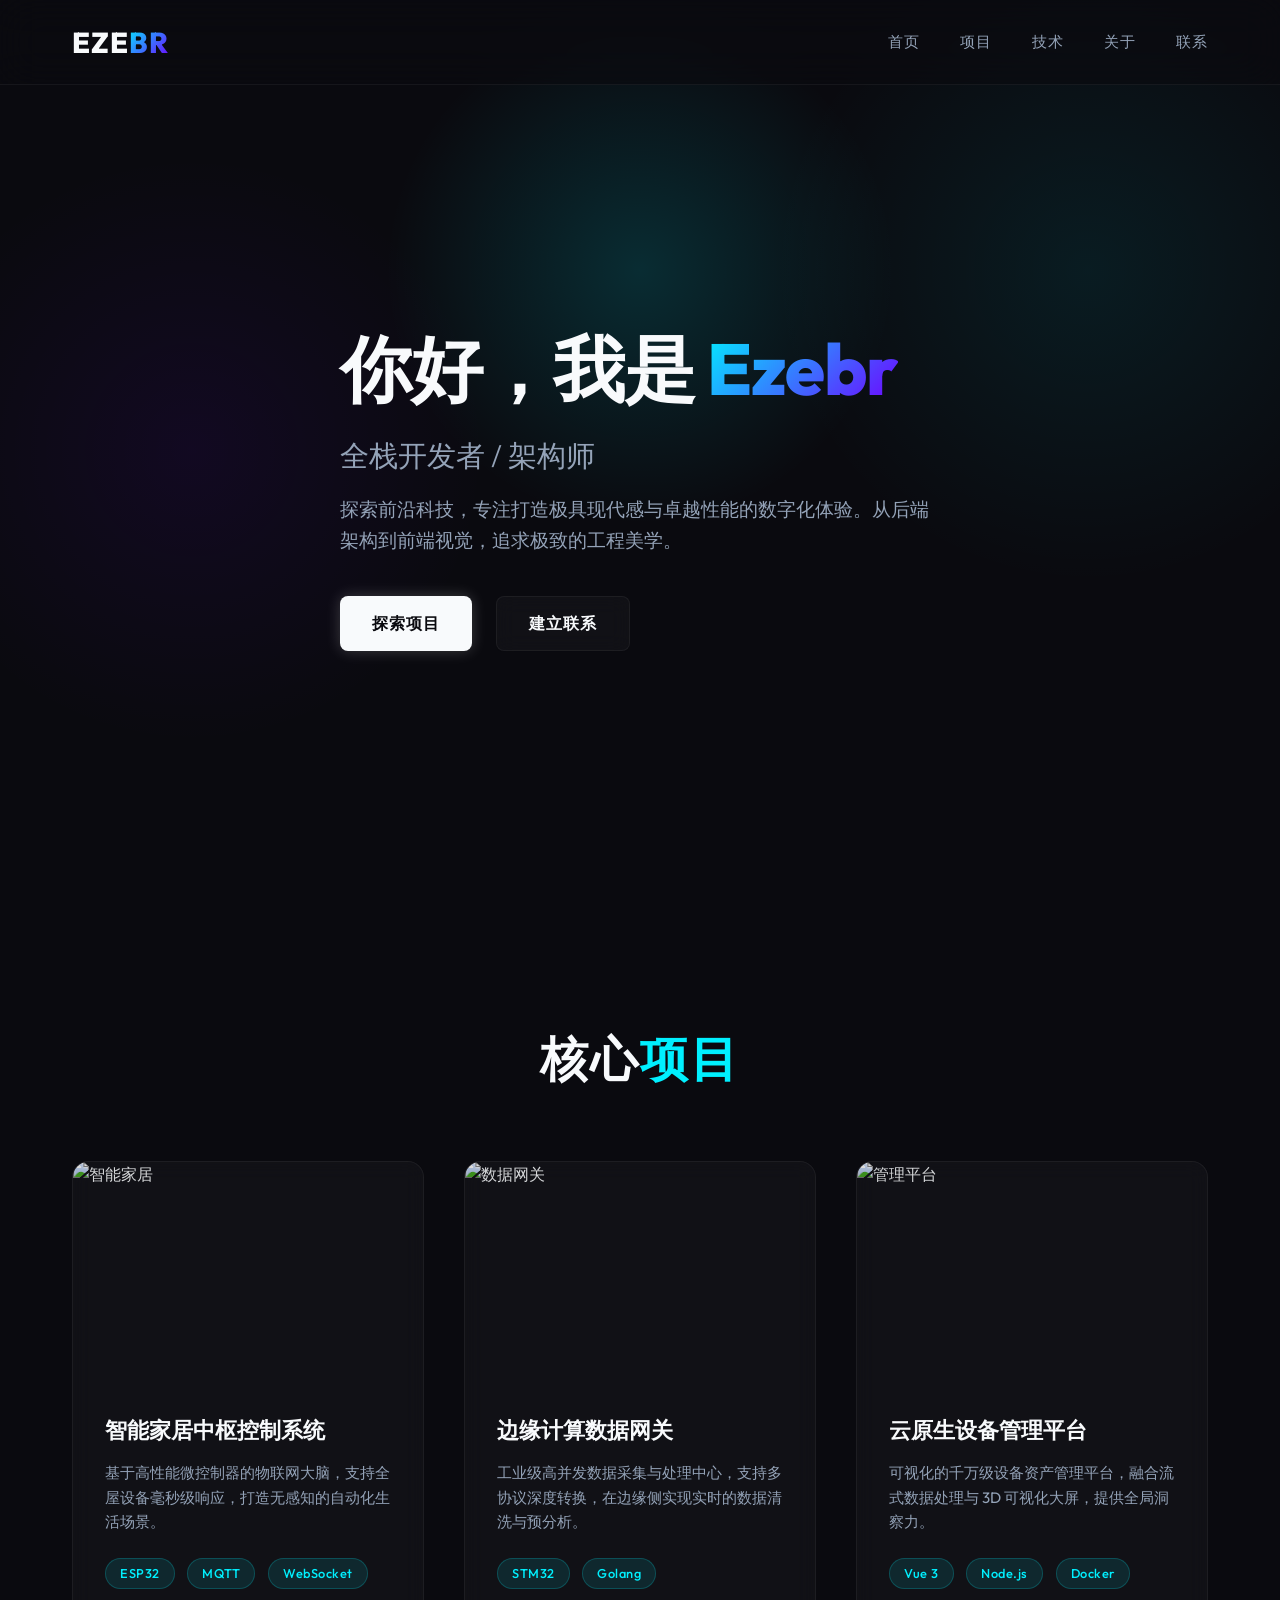
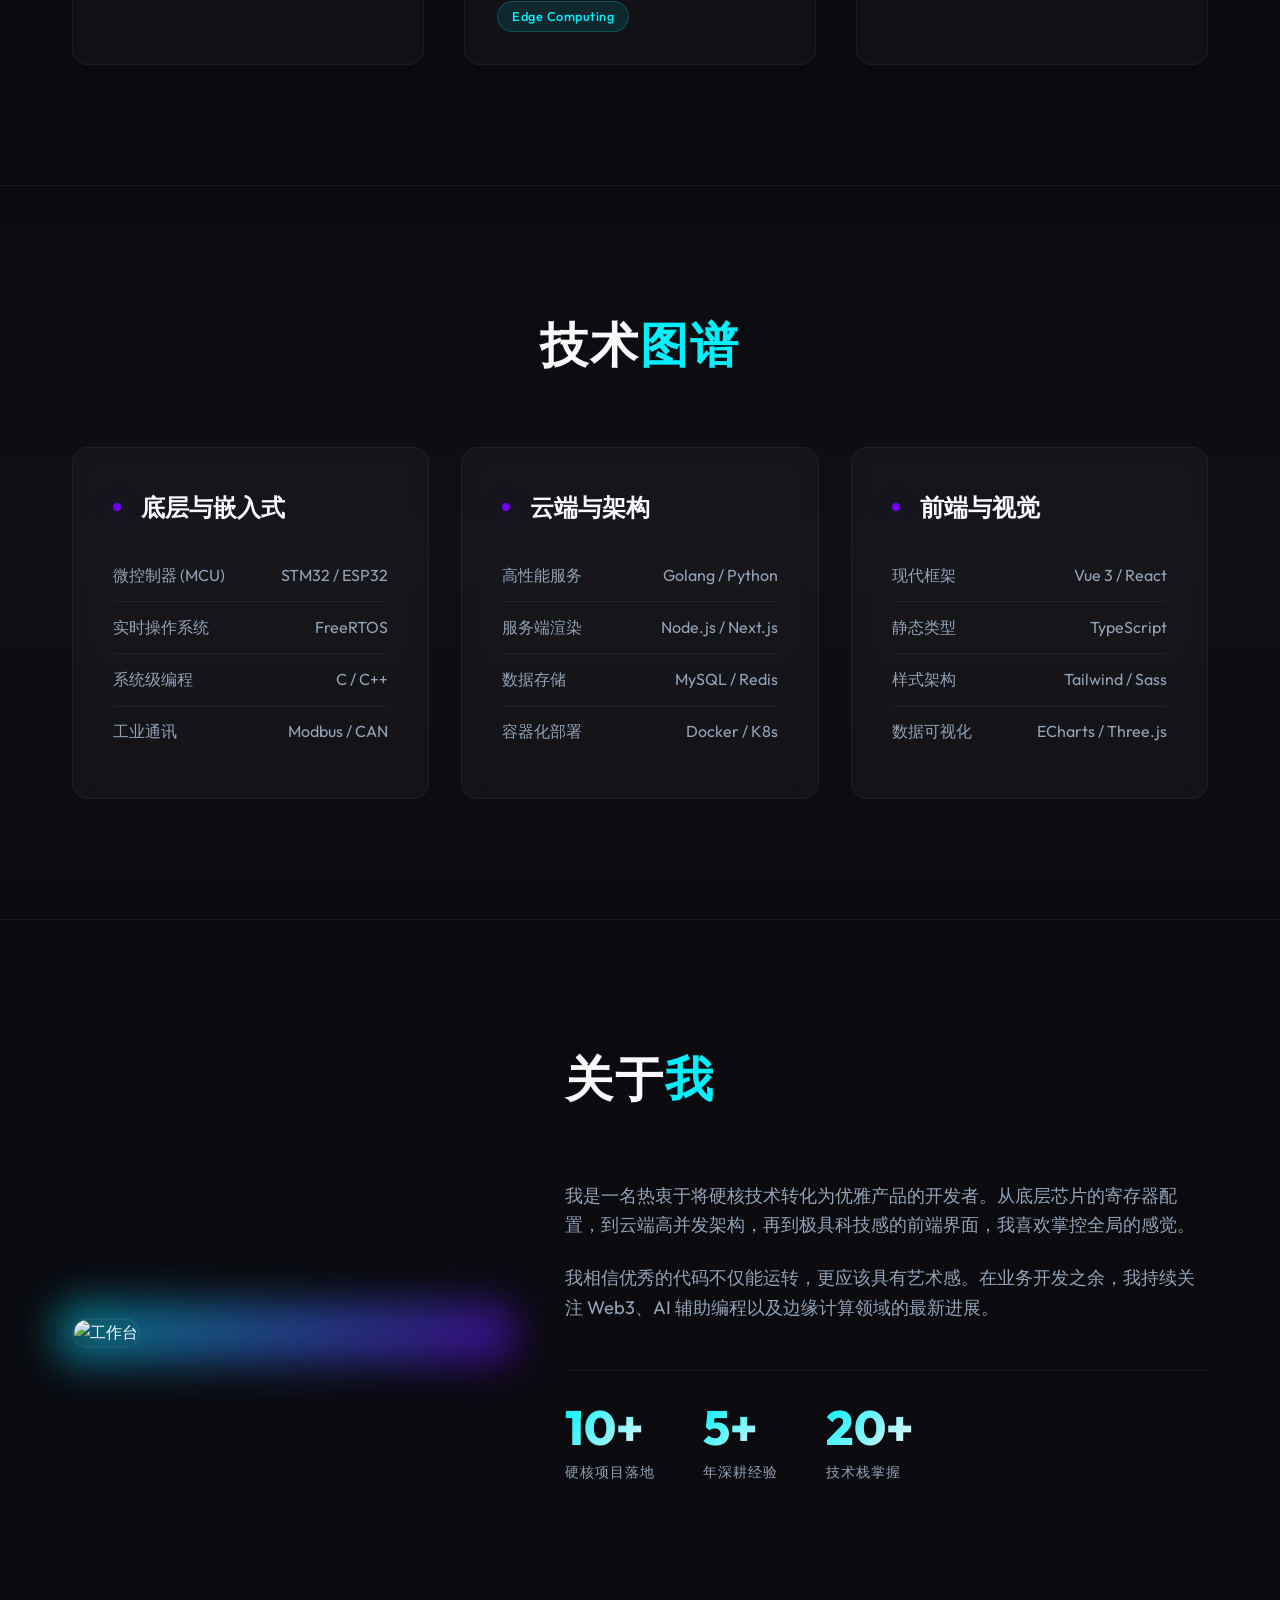
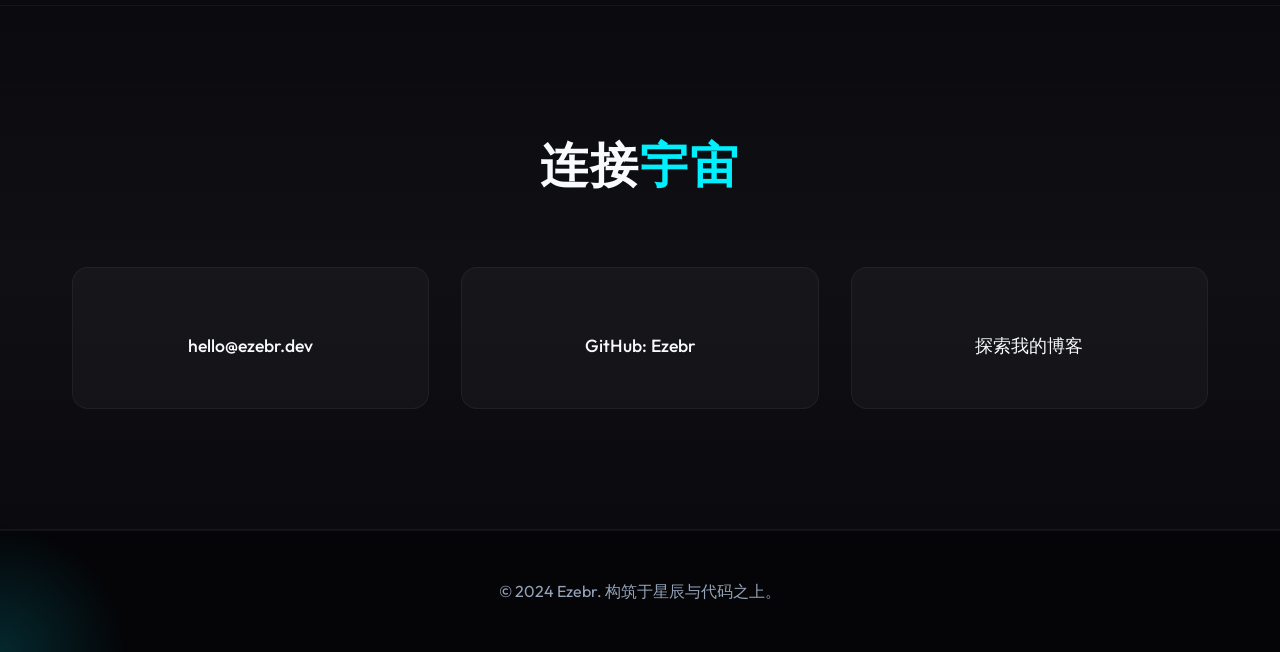
==== index.html @ efd73421 "Update files" ====
<!DOCTYPE html>
<html lang="zh-CN">
<head>
    <meta charset="UTF-8">
    <meta name="viewport" content="width=device-width, initial-scale=1.0">
    <title>Ezebr | 高级开发者作品集</title>
    <link rel="stylesheet" href="css/style.css">
    <!-- 引入 Phosphor Icons -->
    <script src="https://unpkg.com/@phosphor-icons/web"></script>
</head>
<body>
    <nav class="navbar">
        <div class="container">
            <a href="#" class="logo">EZE<span>BR</span></a>
            <ul class="nav-links">
                <li><a href="#home">首页</a></li>
                <li><a href="#projects">项目</a></li>
                <li><a href="#skills">技术</a></li>
                <li><a href="#about">关于</a></li>
                <li><a href="#contact">联系</a></li>
            </ul>
            <button class="hamburger" aria-label="菜单">
                <span></span>
                <span></span>
                <span></span>
            </button>
        </div>
    </nav>

    <section id="home" class="hero">
        <div class="container">
            <div class="hero-content">
                <h1>你好，我是 <span class="highlight">Ezebr</span></h1>
                <p class="subtitle">全栈开发者 / 架构师</p>
                <p class="description">探索前沿科技，专注打造极具现代感与卓越性能的数字化体验。从后端架构到前端视觉，追求极致的工程美学。</p>
                <div class="hero-buttons">
                    <a href="#projects" class="btn btn-primary"><i class="ph ph-rocket-launch"></i> 探索项目</a>
                    <a href="#contact" class="btn btn-outline"><i class="ph ph-paper-plane-tilt"></i> 建立联系</a>
                </div>
            </div>
        </div>
    </section>

    <section id="projects" class="section">
        <div class="container">
            <h2 class="section-title">核心<span>项目</span></h2>
            <div class="projects-grid">
                <!-- 项目卡片 1 -->
                <div class="project-card">
                    <div class="project-image">
                        <img src="https://images.unsplash.com/photo-1518770660439-4636190af475?ixlib=rb-4.0.3&auto=format&fit=crop&w=800&q=80" alt="智能家居">
                        <div class="project-overlay">
                            <a href="project-1.html" class="btn btn-small">查看深度解析</a>
                        </div>
                    </div>
                    <div class="project-info">
                        <h3>智能家居中枢控制系统</h3>
                        <p>基于高性能微控制器的物联网大脑，支持全屋设备毫秒级响应，打造无感知的自动化生活场景。</p>
                        <div class="project-tags">
                            <span>ESP32</span>
                            <span>MQTT</span>
                            <span>WebSocket</span>
                        </div>
                    </div>
                </div>

                <!-- 项目卡片 2 -->
                <div class="project-card">
                    <div class="project-image">
                        <img src="https://images.unsplash.com/photo-1558494949-ef010cbdcc31?ixlib=rb-4.0.3&auto=format&fit=crop&w=800&q=80" alt="数据网关">
                        <div class="project-overlay">
                            <a href="project-2.html" class="btn btn-small">查看深度解析</a>
                        </div>
                    </div>
                    <div class="project-info">
                        <h3>边缘计算数据网关</h3>
                        <p>工业级高并发数据采集与处理中心，支持多协议深度转换，在边缘侧实现实时的数据清洗与预分析。</p>
                        <div class="project-tags">
                            <span>STM32</span>
                            <span>Golang</span>
                            <span>Edge Computing</span>
                        </div>
                    </div>
                </div>

                <!-- 项目卡片 3 -->
                <div class="project-card">
                    <div class="project-image">
                        <img src="https://images.unsplash.com/photo-1551288049-bebda4e38f71?ixlib=rb-4.0.3&auto=format&fit=crop&w=800&q=80" alt="管理平台">
                        <div class="project-overlay">
                            <a href="project-3.html" class="btn btn-small">查看深度解析</a>
                        </div>
                    </div>
                    <div class="project-info">
                        <h3>云原生设备管理平台</h3>
                        <p>可视化的千万级设备资产管理平台，融合流式数据处理与 3D 可视化大屏，提供全局洞察力。</p>
                        <div class="project-tags">
                            <span>Vue 3</span>
                            <span>Node.js</span>
                            <span>Docker</span>
                        </div>
                    </div>
                </div>
            </div>
        </div>
    </section>

    <section id="skills" class="section section-alt">
        <div class="container">
            <h2 class="section-title">技术<span>图谱</span></h2>
            <div class="skills-grid">
                <div class="skill-category">
                    <h3><i class="ph ph-cpu"></i> 底层与嵌入式</h3>
                    <ul>
                        <li><span>微控制器 (MCU)</span> <span>STM32 / ESP32</span></li>
                        <li><span>实时操作系统</span> <span>FreeRTOS</span></li>
                        <li><span>系统级编程</span> <span>C / C++</span></li>
                        <li><span>工业通讯</span> <span>Modbus / CAN</span></li>
                    </ul>
                </div>
                <div class="skill-category">
                    <h3><i class="ph ph-hard-drives"></i> 云端与架构</h3>
                    <ul>
                        <li><span>高性能服务</span> <span>Golang / Python</span></li>
                        <li><span>服务端渲染</span> <span>Node.js / Next.js</span></li>
                        <li><span>数据存储</span> <span>MySQL / Redis</span></li>
                        <li><span>容器化部署</span> <span>Docker / K8s</span></li>
                    </ul>
                </div>
                <div class="skill-category">
                    <h3><i class="ph ph-browsers"></i> 前端与视觉</h3>
                    <ul>
                        <li><span>现代框架</span> <span>Vue 3 / React</span></li>
                        <li><span>静态类型</span> <span>TypeScript</span></li>
                        <li><span>样式架构</span> <span>Tailwind / Sass</span></li>
                        <li><span>数据可视化</span> <span>ECharts / Three.js</span></li>
                    </ul>
                </div>
            </div>
        </div>
    </section>

    <section id="about" class="section">
        <div class="container">
            <h2 class="section-title">关于<span>我</span></h2>
            <div class="about-content">
                <div class="about-image">
                    <img src="https://images.unsplash.com/photo-1537432376769-00f5c2f4c8d2?ixlib=rb-4.0.3&auto=format&fit=crop&w=800&q=80" alt="工作台">
                </div>
                <div class="about-text">
                    <p>我是一名热衷于将硬核技术转化为优雅产品的开发者。从底层芯片的寄存器配置，到云端高并发架构，再到极具科技感的前端界面，我喜欢掌控全局的感觉。</p>
                    <p>我相信优秀的代码不仅能运转，更应该具有艺术感。在业务开发之余，我持续关注 Web3、AI 辅助编程以及边缘计算领域的最新进展。</p>
                    <div class="about-stats">
                        <div class="stat">
                            <span class="stat-number">10+</span>
                            <span class="stat-label">硬核项目落地</span>
                        </div>
                        <div class="stat">
                            <span class="stat-number">5+</span>
                            <span class="stat-label">年深耕经验</span>
                        </div>
                        <div class="stat">
                            <span class="stat-number">20+</span>
                            <span class="stat-label">技术栈掌握</span>
                        </div>
                    </div>
                </div>
            </div>
        </div>
    </section>

    <section id="contact" class="section section-alt">
        <div class="container">
            <h2 class="section-title">连接<span>宇宙</span></h2>
            <div class="contact-links">
                <a href="mailto:hello@ezebr.dev" class="contact-item">
                    <i class="ph ph-envelope-simple-open" style="font-size: 48px; color: var(--primary);"></i>
                    <span>hello@ezebr.dev</span>
                </a>
                <a href="https://github.com/Ezebr" class="contact-item" target="_blank">
                    <i class="ph ph-github-logo" style="font-size: 48px; color: var(--primary);"></i>
                    <span>GitHub: Ezebr</span>
                </a>
                <a href="#" class="contact-item">
                    <i class="ph ph-planet" style="font-size: 48px; color: var(--primary);"></i>
                    <span>探索我的博客</span>
                </a>
            </div>
        </div>
    </section>

    <footer class="footer">
        <div class="container">
            <p>&copy; 2024 Ezebr. 构筑于星辰与代码之上。</p>
        </div>
    </footer>

    <script src="js/main.js"></script>
</body>
</html>
---- css/style.css ----
@import url('https://fonts.googleapis.com/css2?family=Outfit:wght@300;400;500;600;700;800&display=swap');

/* Reset & Variables */
* {
    margin: 0;
    padding: 0;
    box-sizing: border-box;
}

:root {
    --bg-dark: #0a0a0f;
    --bg-card: rgba(255, 255, 255, 0.03);
    --bg-card-hover: rgba(255, 255, 255, 0.08);
    --primary: #00f0ff;
    --secondary: #7000ff;
    --accent: #ff003c;
    --text-main: #f8fafc;
    --text-muted: #94a3b8;
    --border-glass: rgba(255, 255, 255, 0.05);
    --glow-primary: 0 0 20px rgba(0, 240, 255, 0.4);
    --glow-secondary: 0 0 20px rgba(112, 0, 255, 0.4);
}

html {
    scroll-behavior: smooth;
    background-color: var(--bg-dark);
}

body {
    font-family: 'Outfit', sans-serif;
    color: var(--text-main);
    line-height: 1.6;
    background-image: 
        radial-gradient(circle at 15% 50%, rgba(112, 0, 255, 0.08), transparent 25%),
        radial-gradient(circle at 85% 30%, rgba(0, 240, 255, 0.08), transparent 25%);
    background-attachment: fixed;
    overflow-x: hidden;
}

.container {
    max-width: 1200px;
    margin: 0 auto;
    padding: 0 2rem;
    position: relative;
    z-index: 2;
}

/* Glassmorphism Navbar */
.navbar {
    position: fixed;
    top: 0;
    left: 0;
    right: 0;
    background: rgba(10, 10, 15, 0.6);
    backdrop-filter: blur(20px);
    -webkit-backdrop-filter: blur(20px);
    border-bottom: 1px solid var(--border-glass);
    z-index: 1000;
    padding: 1.2rem 0;
    transition: all 0.3s ease;
}

.navbar.scrolled {
    padding: 0.8rem 0;
    background: rgba(10, 10, 15, 0.85);
}

.navbar .container {
    display: flex;
    justify-content: space-between;
    align-items: center;
}

.logo {
    font-size: 1.8rem;
    font-weight: 800;
    color: var(--text-main);
    text-decoration: none;
    letter-spacing: 1px;
    position: relative;
}

.logo span {
    background: linear-gradient(135deg, var(--primary), var(--secondary));
    -webkit-background-clip: text;
    -webkit-text-fill-color: transparent;
}

.nav-links {
    display: flex;
    gap: 2.5rem;
    list-style: none;
}

.nav-links a {
    text-decoration: none;
    color: var(--text-muted);
    font-weight: 500;
    font-size: 0.95rem;
    text-transform: uppercase;
    letter-spacing: 1px;
    transition: color 0.3s;
    position: relative;
}

.nav-links a::after {
    content: '';
    position: absolute;
    width: 0;
    height: 2px;
    bottom: -4px;
    left: 0;
    background: var(--primary);
    transition: width 0.3s;
    box-shadow: var(--glow-primary);
}

.nav-links a:hover {
    color: var(--text-main);
}

.nav-links a:hover::after {
    width: 100%;
}

/* Mobile Menu */
.hamburger {
    display: none;
    flex-direction: column;
    gap: 6px;
    background: none;
    border: none;
    cursor: pointer;
    z-index: 1001;
}

.hamburger span {
    display: block;
    width: 30px;
    height: 2px;
    background: var(--text-main);
    transition: 0.3s;
}

/* Hero Section */
.hero {
    min-height: 100vh;
    display: flex;
    align-items: center;
    padding-top: 80px;
    position: relative;
}

.hero::before {
    content: '';
    position: absolute;
    top: 30%;
    left: 50%;
    transform: translate(-50%, -50%);
    width: 600px;
    height: 600px;
    background: radial-gradient(circle, rgba(0, 240, 255, 0.15) 0%, transparent 60%);
    z-index: 0;
    pointer-events: none;
}

.hero-content {
    max-width: 800px;
    position: relative;
    z-index: 1;
}

.hero h1 {
    font-size: 4.5rem;
    font-weight: 800;
    line-height: 1.1;
    margin-bottom: 1.5rem;
    letter-spacing: -1px;
}

.hero h1 .highlight {
    background: linear-gradient(135deg, var(--primary), var(--secondary));
    -webkit-background-clip: text;
    -webkit-text-fill-color: transparent;
    display: inline-block;
}

.subtitle {
    font-size: 1.8rem;
    color: var(--text-muted);
    font-weight: 300;
    margin-bottom: 1rem;
}

.description {
    font-size: 1.2rem;
    color: var(--text-muted);
    margin-bottom: 2.5rem;
    max-width: 600px;
}

/* Buttons */
.hero-buttons {
    display: flex;
    gap: 1.5rem;
}

.btn {
    display: inline-flex;
    align-items: center;
    justify-content: center;
    padding: 14px 32px;
    border-radius: 8px;
    font-weight: 600;
    text-transform: uppercase;
    letter-spacing: 1px;
    text-decoration: none;
    transition: all 0.3s cubic-bezier(0.4, 0, 0.2, 1);
    position: relative;
    overflow: hidden;
}

.btn-primary {
    background: var(--text-main);
    color: var(--bg-dark);
    box-shadow: 0 0 15px rgba(255, 255, 255, 0.2);
}

.btn-primary:hover {
    transform: translateY(-3px);
    box-shadow: 0 0 25px rgba(255, 255, 255, 0.4);
}

.btn-outline {
    border: 1px solid var(--border-glass);
    color: var(--text-main);
    background: var(--bg-card);
    backdrop-filter: blur(10px);
}

.btn-outline:hover {
    border-color: var(--primary);
    color: var(--primary);
    box-shadow: var(--glow-primary);
    transform: translateY(-3px);
}

/* Sections */
.section {
    padding: 120px 0;
    position: relative;
}

.section-alt {
    background: linear-gradient(to bottom, transparent, rgba(255, 255, 255, 0.02), transparent);
    border-top: 1px solid var(--border-glass);
    border-bottom: 1px solid var(--border-glass);
}

.section-title {
    font-size: 3rem;
    font-weight: 800;
    text-align: center;
    margin-bottom: 4rem;
    text-transform: uppercase;
    letter-spacing: 2px;
}

.section-title span {
    color: var(--primary);
}

/* Projects Grid */
.projects-grid {
    display: grid;
    grid-template-columns: repeat(auto-fit, minmax(350px, 1fr));
    gap: 2.5rem;
}

.project-card {
    background: var(--bg-card);
    border: 1px solid var(--border-glass);
    border-radius: 16px;
    overflow: hidden;
    backdrop-filter: blur(10px);
    transition: all 0.4s cubic-bezier(0.175, 0.885, 0.32, 1.275);
    position: relative;
}

.project-card::before {
    content: '';
    position: absolute;
    top: 0;
    left: 0;
    width: 100%;
    height: 100%;
    background: linear-gradient(135deg, rgba(255,255,255,0.1), transparent);
    opacity: 0;
    transition: opacity 0.4s;
    pointer-events: none;
}

.project-card:hover {
    transform: translateY(-10px);
    border-color: rgba(255, 255, 255, 0.2);
    box-shadow: 0 20px 40px rgba(0, 0, 0, 0.5);
}

.project-card:hover::before {
    opacity: 1;
}

.project-image {
    position: relative;
    overflow: hidden;
    aspect-ratio: 16/10;
}

.project-image img {
    width: 100%;
    height: 100%;
    object-fit: cover;
    transition: transform 0.6s ease;
    filter: brightness(0.8) contrast(1.2);
}

.project-card:hover .project-image img {
    transform: scale(1.1);
    filter: brightness(1) contrast(1.2);
}

.project-overlay {
    position: absolute;
    inset: 0;
    background: rgba(10, 10, 15, 0.8);
    backdrop-filter: blur(5px);
    display: flex;
    align-items: center;
    justify-content: center;
    opacity: 0;
    transition: all 0.4s;
}

.project-card:hover .project-overlay {
    opacity: 1;
}

.btn-small {
    padding: 10px 24px;
    font-size: 0.9rem;
    background: transparent;
    color: var(--primary);
    border: 1px solid var(--primary);
    border-radius: 30px;
    text-transform: uppercase;
    font-weight: 600;
    letter-spacing: 1px;
}

.btn-small:hover {
    background: var(--primary);
    color: var(--bg-dark);
    box-shadow: var(--glow-primary);
}

.project-info {
    padding: 2rem;
}

.project-info h3 {
    font-size: 1.4rem;
    margin-bottom: 0.8rem;
    font-weight: 700;
}

.project-info p {
    color: var(--text-muted);
    font-size: 0.95rem;
    margin-bottom: 1.5rem;
}

.project-tags {
    display: flex;
    flex-wrap: wrap;
    gap: 0.8rem;
}

.project-tags span {
    padding: 4px 14px;
    background: rgba(0, 240, 255, 0.1);
    color: var(--primary);
    border: 1px solid rgba(0, 240, 255, 0.2);
    border-radius: 20px;
    font-size: 0.8rem;
    font-weight: 500;
    letter-spacing: 0.5px;
}

/* Skills */
.skills-grid {
    display: grid;
    grid-template-columns: repeat(auto-fit, minmax(300px, 1fr));
    gap: 2rem;
}

.skill-category {
    background: var(--bg-card);
    border: 1px solid var(--border-glass);
    padding: 2.5rem;
    border-radius: 16px;
    backdrop-filter: blur(10px);
    transition: transform 0.3s, border-color 0.3s;
}

.skill-category:hover {
    transform: translateY(-5px);
    border-color: var(--secondary);
    box-shadow: var(--glow-secondary);
}

.skill-category h3 {
    font-size: 1.5rem;
    margin-bottom: 1.5rem;
    color: var(--text-main);
    display: flex;
    align-items: center;
    gap: 10px;
}

.skill-category h3::before {
    content: '';
    display: block;
    width: 8px;
    height: 8px;
    background: var(--secondary);
    border-radius: 50%;
    box-shadow: var(--glow-secondary);
}

.skill-category ul {
    list-style: none;
}

.skill-category li {
    padding: 0.8rem 0;
    border-bottom: 1px solid rgba(255, 255, 255, 0.05);
    color: var(--text-muted);
    display: flex;
    justify-content: space-between;
}

.skill-category li:last-child {
    border-bottom: none;
}

/* About */
.about-content {
    display: grid;
    grid-template-columns: 1fr 1.5fr;
    gap: 4rem;
    align-items: center;
}

.about-image {
    position: relative;
}

.about-image::before {
    content: '';
    position: absolute;
    inset: -15px;
    background: linear-gradient(135deg, var(--primary), var(--secondary));
    border-radius: 20px;
    z-index: -1;
    filter: blur(20px);
    opacity: 0.5;
}

.about-image img {
    width: 100%;
    border-radius: 16px;
    border: 2px solid var(--border-glass);
}

.about-text p {
    margin-bottom: 1.5rem;
    color: var(--text-muted);
    font-size: 1.15rem;
}

.about-stats {
    display: flex;
    gap: 3rem;
    margin-top: 3rem;
    padding-top: 2rem;
    border-top: 1px solid var(--border-glass);
}

.stat-number {
    display: block;
    font-size: 3rem;
    font-weight: 800;
    background: linear-gradient(135deg, var(--primary), var(--text-main));
    -webkit-background-clip: text;
    -webkit-text-fill-color: transparent;
    line-height: 1;
    margin-bottom: 0.5rem;
}

.stat-label {
    font-size: 0.9rem;
    color: var(--text-muted);
    text-transform: uppercase;
    letter-spacing: 1px;
}

/* Contact */
.contact-links {
    display: grid;
    grid-template-columns: repeat(auto-fit, minmax(250px, 1fr));
    gap: 2rem;
}

.contact-item {
    display: flex;
    flex-direction: column;
    align-items: center;
    gap: 1rem;
    padding: 3rem 2rem;
    background: var(--bg-card);
    border: 1px solid var(--border-glass);
    border-radius: 16px;
    text-decoration: none;
    color: var(--text-main);
    transition: all 0.3s;
    text-align: center;
}

.contact-item svg {
    width: 48px;
    height: 48px;
    color: var(--primary);
    margin-bottom: 1rem;
    transition: transform 0.3s;
}

.contact-item:hover {
    background: rgba(255, 255, 255, 0.05);
    border-color: var(--primary);
    box-shadow: var(--glow-primary);
    transform: translateY(-5px);
}

.contact-item:hover svg {
    transform: scale(1.1);
}

.contact-item span {
    font-size: 1.1rem;
    font-weight: 500;
}

/* Footer */
.footer {
    background: #050508;
    color: var(--text-muted);
    text-align: center;
    padding: 3rem 0;
    border-top: 1px solid var(--border-glass);
}

/* Glow Mouse Effect */
.mouse-glow {
    position: fixed;
    width: 300px;
    height: 300px;
    background: radial-gradient(circle, rgba(0, 240, 255, 0.15) 0%, transparent 60%);
    border-radius: 50%;
    pointer-events: none;
    transform: translate(-50%, -50%);
    z-index: 9999;
    transition: left 0.1s ease-out, top 0.1s ease-out;
}

/* Responsive */
@media (max-width: 992px) {
    .hero h1 { font-size: 3.5rem; }
    .about-content { grid-template-columns: 1fr; }
    .about-image { max-width: 500px; margin: 0 auto 3rem; }
}

@media (max-width: 768px) {
    .nav-links {
        position: fixed;
        top: 0;
        right: -100%;
        height: 100vh;
        width: 100%;
        background: rgba(10, 10, 15, 0.95);
        backdrop-filter: blur(20px);
        flex-direction: column;
        justify-content: center;
        align-items: center;
        transition: right 0.4s ease;
    }

    .nav-links.active {
        right: 0;
    }

    .hamburger {
        display: flex;
    }

    .hamburger.active span:nth-child(1) { transform: translateY(8px) rotate(45deg); }
    .hamburger.active span:nth-child(2) { opacity: 0; }
    .hamburger.active span:nth-child(3) { transform: translateY(-8px) rotate(-45deg); }

    .hero h1 { font-size: 2.8rem; }
    .section-title { font-size: 2.2rem; }
    .about-stats { flex-direction: column; align-items: center; gap: 2rem; }
}
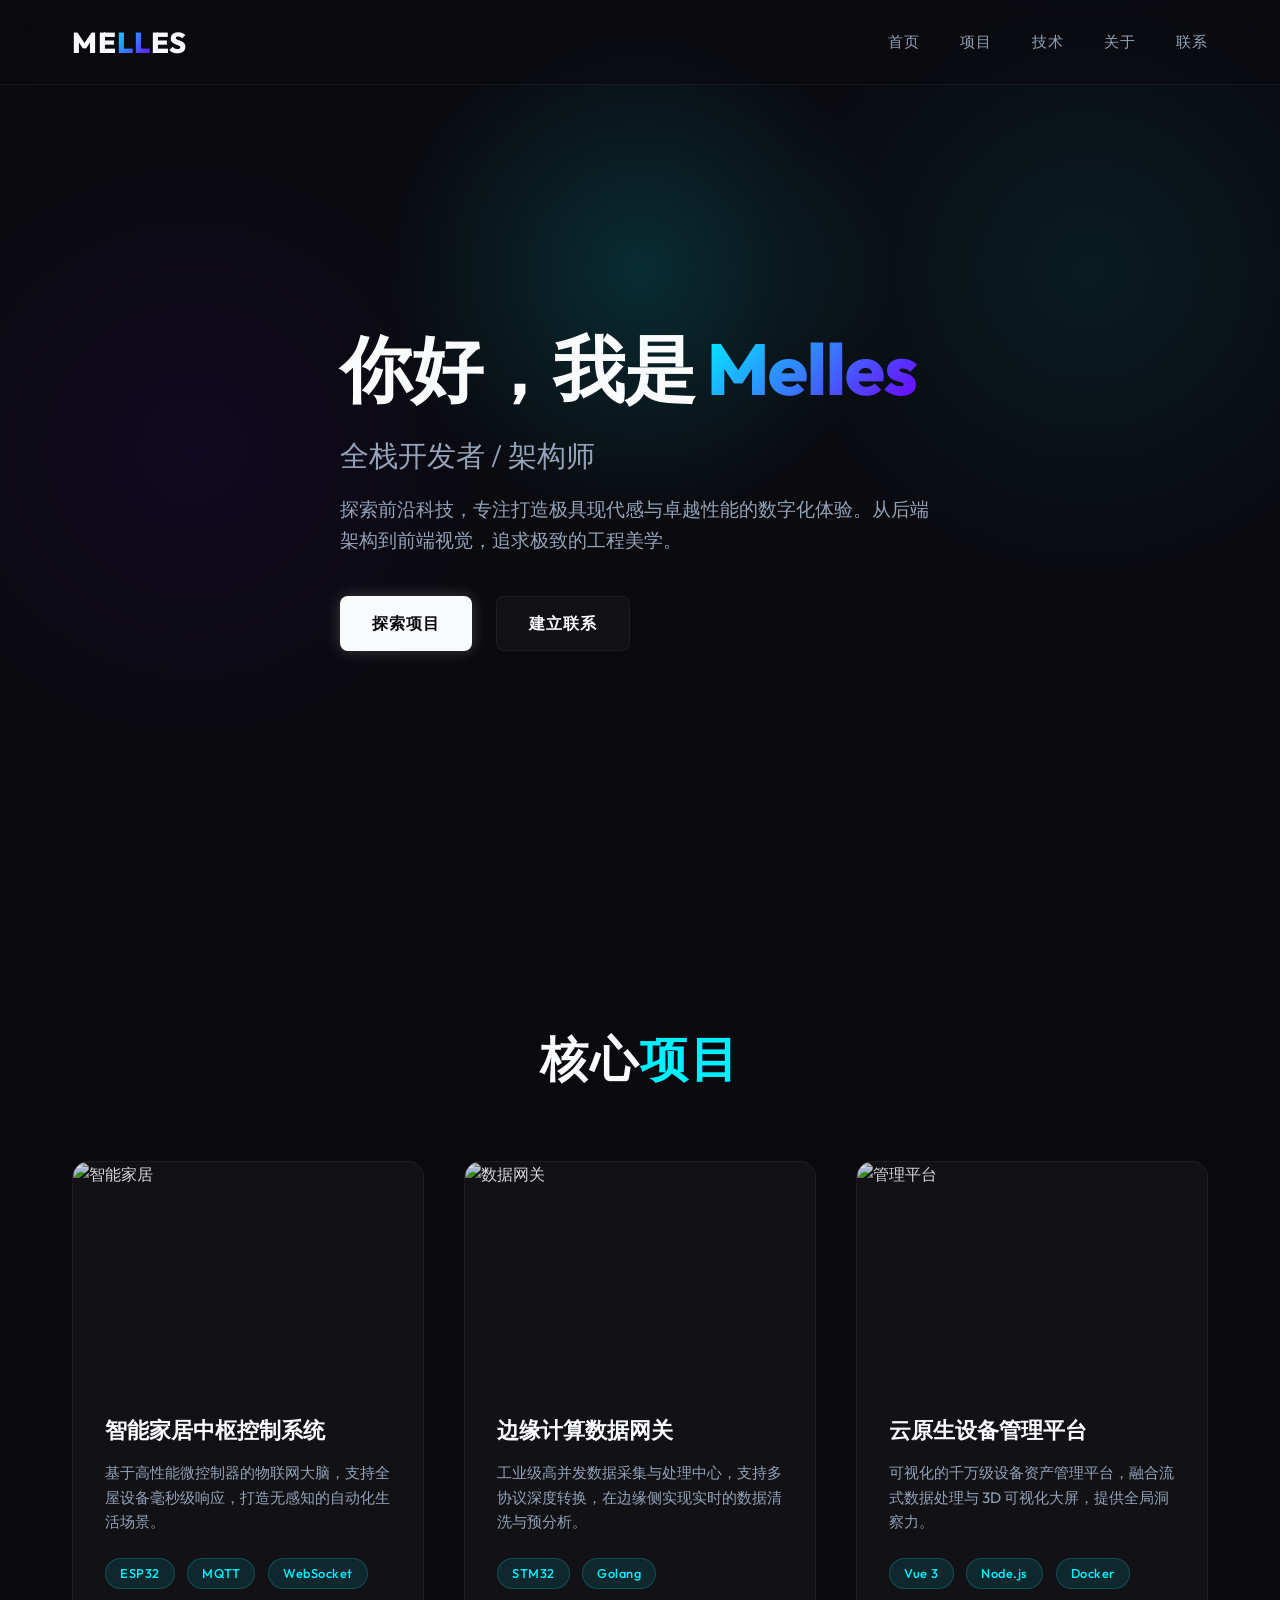
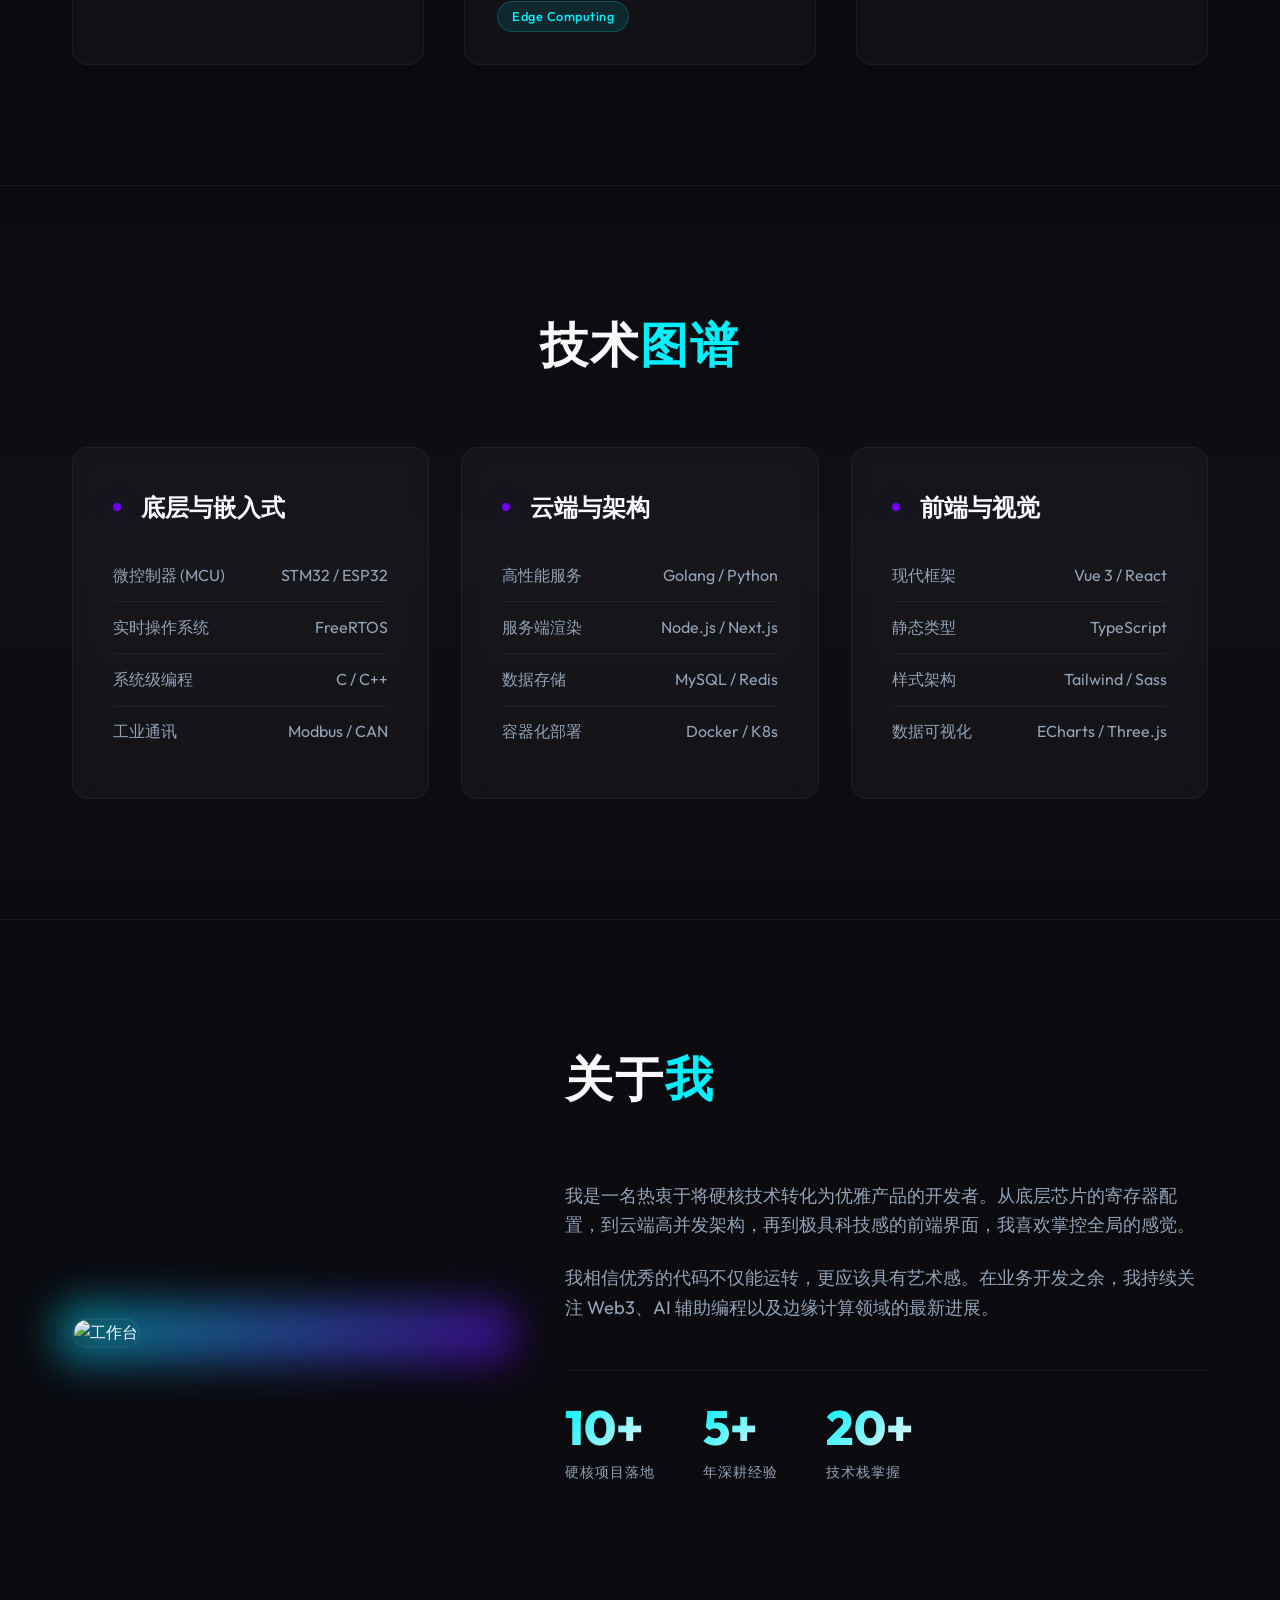
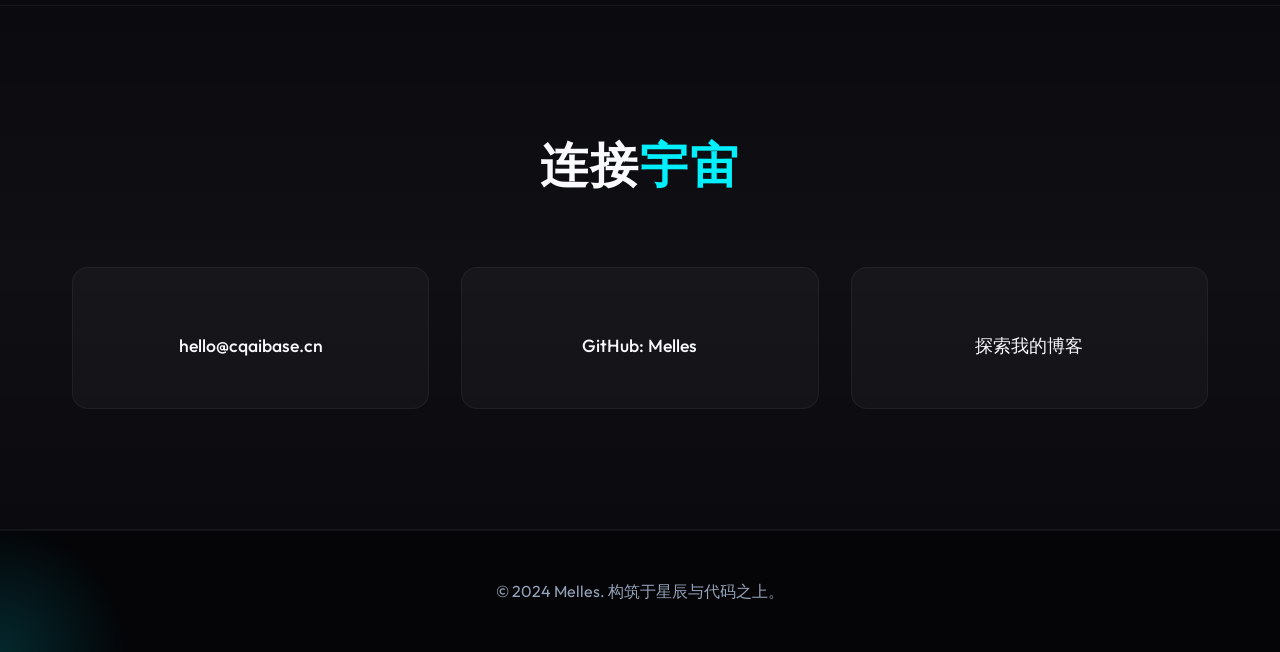
==== commit c02185ac: "Update name to Melles" ====
--- a/index.html
+++ b/index.html
@@ -3,7 +3,7 @@
 <head>
     <meta charset="UTF-8">
     <meta name="viewport" content="width=device-width, initial-scale=1.0">
-    <title>Ezebr | 高级开发者作品集</title>
+    <title>个人开发作品集</title>
     <link rel="stylesheet" href="css/style.css">
     <!-- 引入 Phosphor Icons -->
     <script src="https://unpkg.com/@phosphor-icons/web"></script>
@@ -11,7 +11,7 @@
 <body>
     <nav class="navbar">
         <div class="container">
-            <a href="#" class="logo">EZE<span>BR</span></a>
+            <a href="#" class="logo">ME<span>LL</span>ES</a>
             <ul class="nav-links">
                 <li><a href="#home">首页</a></li>
                 <li><a href="#projects">项目</a></li>
@@ -30,7 +30,7 @@
     <section id="home" class="hero">
         <div class="container">
             <div class="hero-content">
-                <h1>你好，我是 <span class="highlight">Ezebr</span></h1>
+                <h1>你好，我是 <span class="highlight">Melles</span></h1>
                 <p class="subtitle">全栈开发者 / 架构师</p>
                 <p class="description">探索前沿科技，专注打造极具现代感与卓越性能的数字化体验。从后端架构到前端视觉，追求极致的工程美学。</p>
                 <div class="hero-buttons">
@@ -173,13 +173,13 @@
         <div class="container">
             <h2 class="section-title">连接<span>宇宙</span></h2>
             <div class="contact-links">
-                <a href="mailto:hello@ezebr.dev" class="contact-item">
+                <a href="mailto:hello@cqaibase.cn" class="contact-item">
                     <i class="ph ph-envelope-simple-open" style="font-size: 48px; color: var(--primary);"></i>
-                    <span>hello@ezebr.dev</span>
+                    <span>hello@cqaibase.cn</span>
                 </a>
-                <a href="https://github.com/Ezebr" class="contact-item" target="_blank">
+                <a href="https://github.com/" class="contact-item" target="_blank">
                     <i class="ph ph-github-logo" style="font-size: 48px; color: var(--primary);"></i>
-                    <span>GitHub: Ezebr</span>
+                    <span>GitHub: Melles</span>
                 </a>
                 <a href="#" class="contact-item">
                     <i class="ph ph-planet" style="font-size: 48px; color: var(--primary);"></i>
@@ -191,7 +191,7 @@
 
     <footer class="footer">
         <div class="container">
-            <p>&copy; 2024 Ezebr. 构筑于星辰与代码之上。</p>
+            <p>&copy; 2024 Melles. 构筑于星辰与代码之上。</p>
         </div>
     </footer>
 
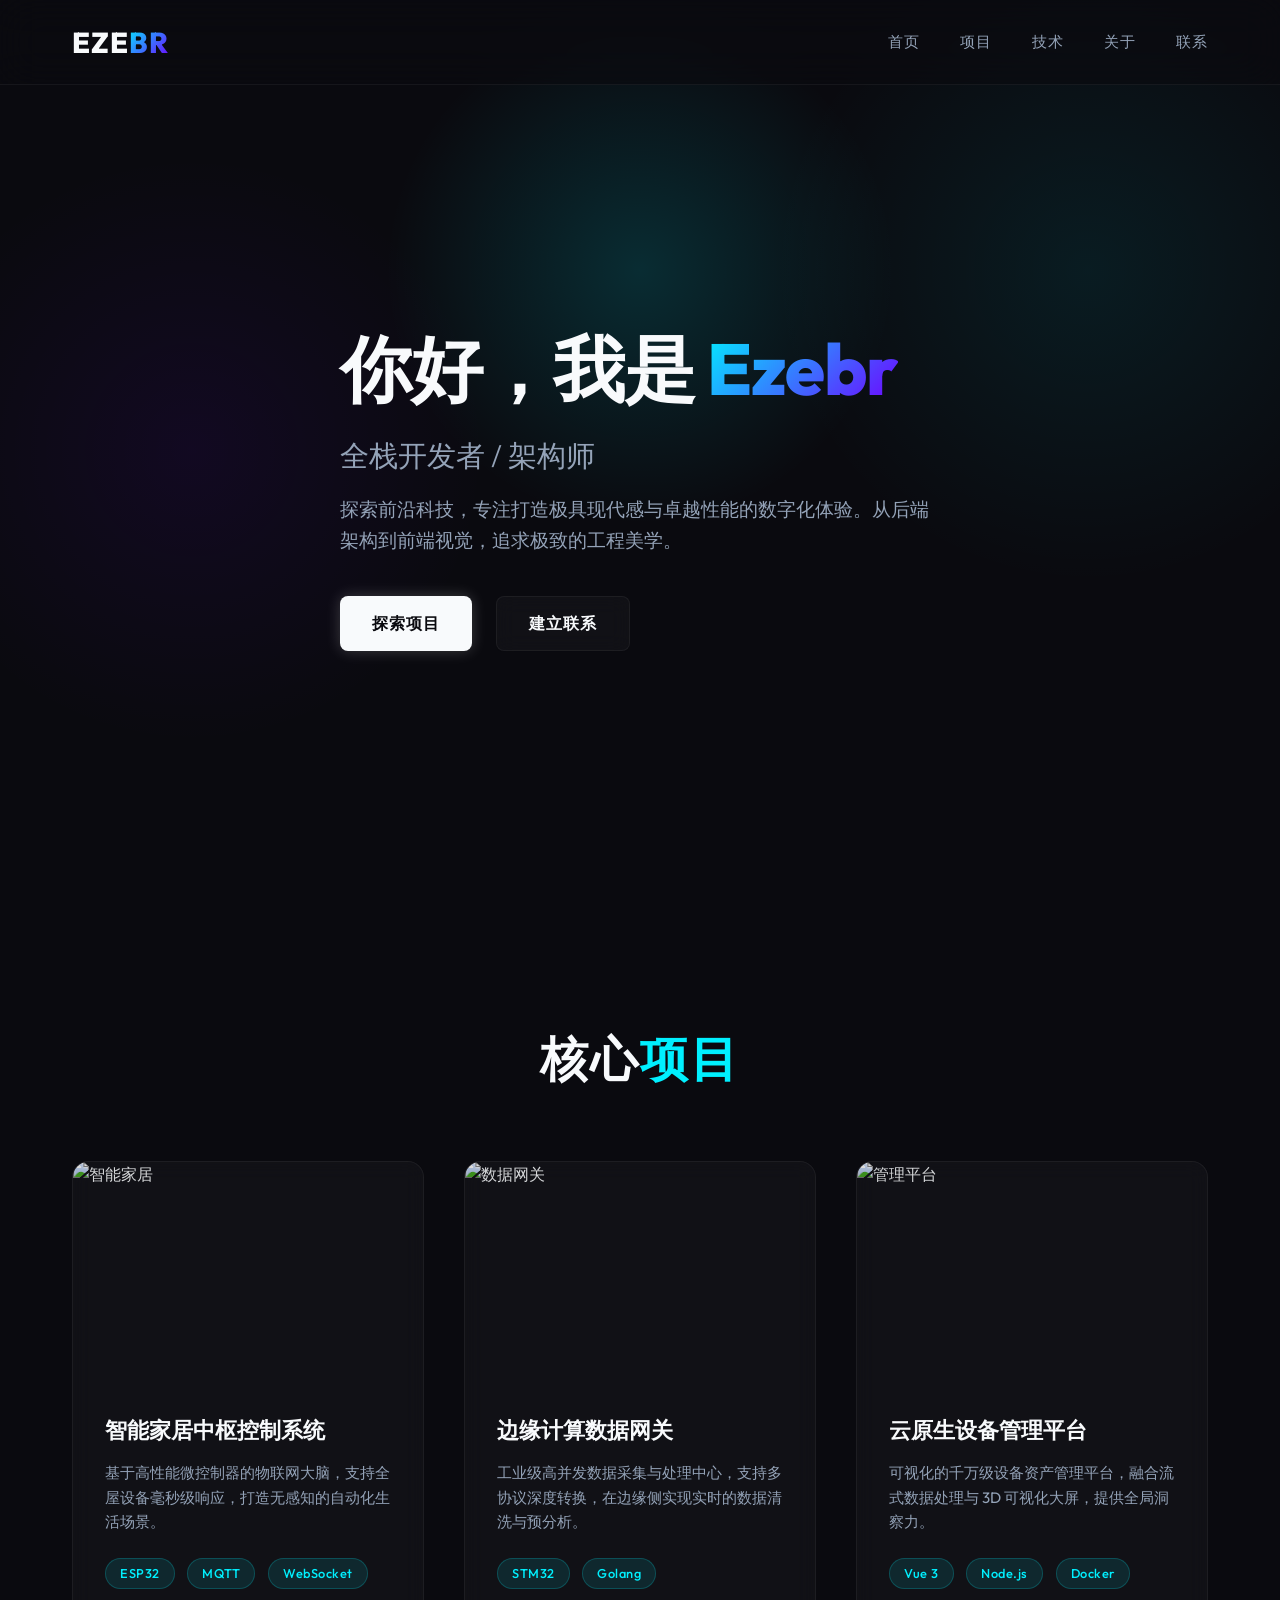
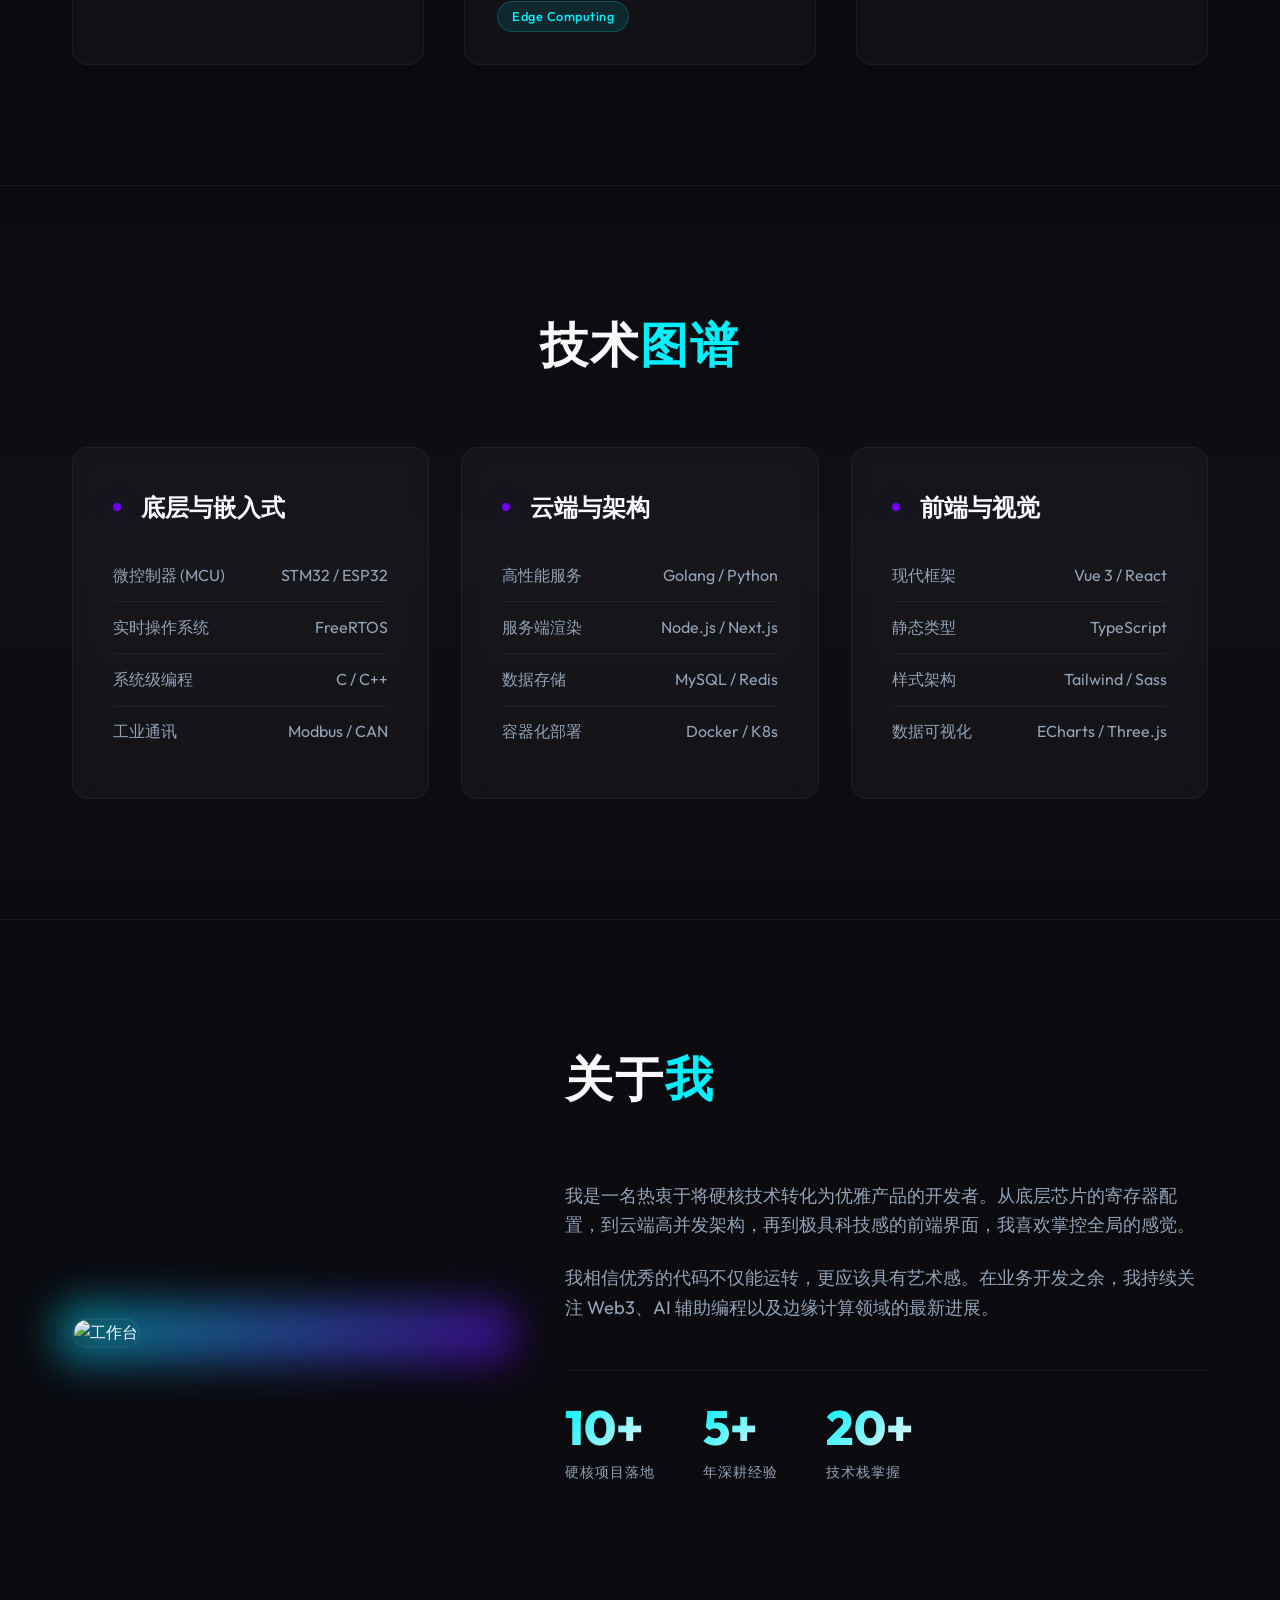
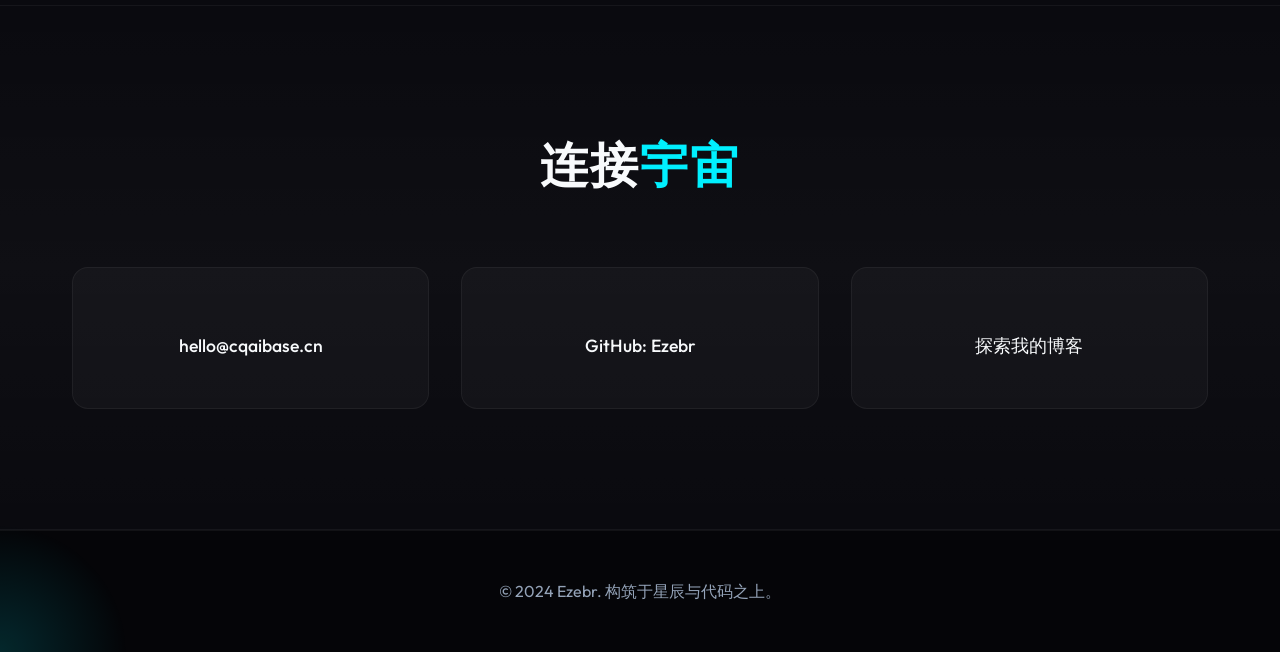
==== commit 44a7da39: "Revert name to Ezebr" ====
--- a/index.html
+++ b/index.html
@@ -3,7 +3,7 @@
 <head>
     <meta charset="UTF-8">
     <meta name="viewport" content="width=device-width, initial-scale=1.0">
-    <title>个人开发作品集</title>
+    <title>Ezebr | 个人开发作品集</title>
     <link rel="stylesheet" href="css/style.css">
     <!-- 引入 Phosphor Icons -->
     <script src="https://unpkg.com/@phosphor-icons/web"></script>
@@ -11,7 +11,7 @@
 <body>
     <nav class="navbar">
         <div class="container">
-            <a href="#" class="logo">ME<span>LL</span>ES</a>
+            <a href="#" class="logo">EZE<span>BR</span></a>
             <ul class="nav-links">
                 <li><a href="#home">首页</a></li>
                 <li><a href="#projects">项目</a></li>
@@ -30,7 +30,7 @@
     <section id="home" class="hero">
         <div class="container">
             <div class="hero-content">
-                <h1>你好，我是 <span class="highlight">Melles</span></h1>
+                <h1>你好，我是 <span class="highlight">Ezebr</span></h1>
                 <p class="subtitle">全栈开发者 / 架构师</p>
                 <p class="description">探索前沿科技，专注打造极具现代感与卓越性能的数字化体验。从后端架构到前端视觉，追求极致的工程美学。</p>
                 <div class="hero-buttons">
@@ -179,7 +179,7 @@
                 </a>
                 <a href="https://github.com/" class="contact-item" target="_blank">
                     <i class="ph ph-github-logo" style="font-size: 48px; color: var(--primary);"></i>
-                    <span>GitHub: Melles</span>
+                    <span>GitHub: Ezebr</span>
                 </a>
                 <a href="#" class="contact-item">
                     <i class="ph ph-planet" style="font-size: 48px; color: var(--primary);"></i>
@@ -191,7 +191,7 @@
 
     <footer class="footer">
         <div class="container">
-            <p>&copy; 2024 Melles. 构筑于星辰与代码之上。</p>
+            <p>&copy; 2024 Ezebr. 构筑于星辰与代码之上。</p>
         </div>
     </footer>
 
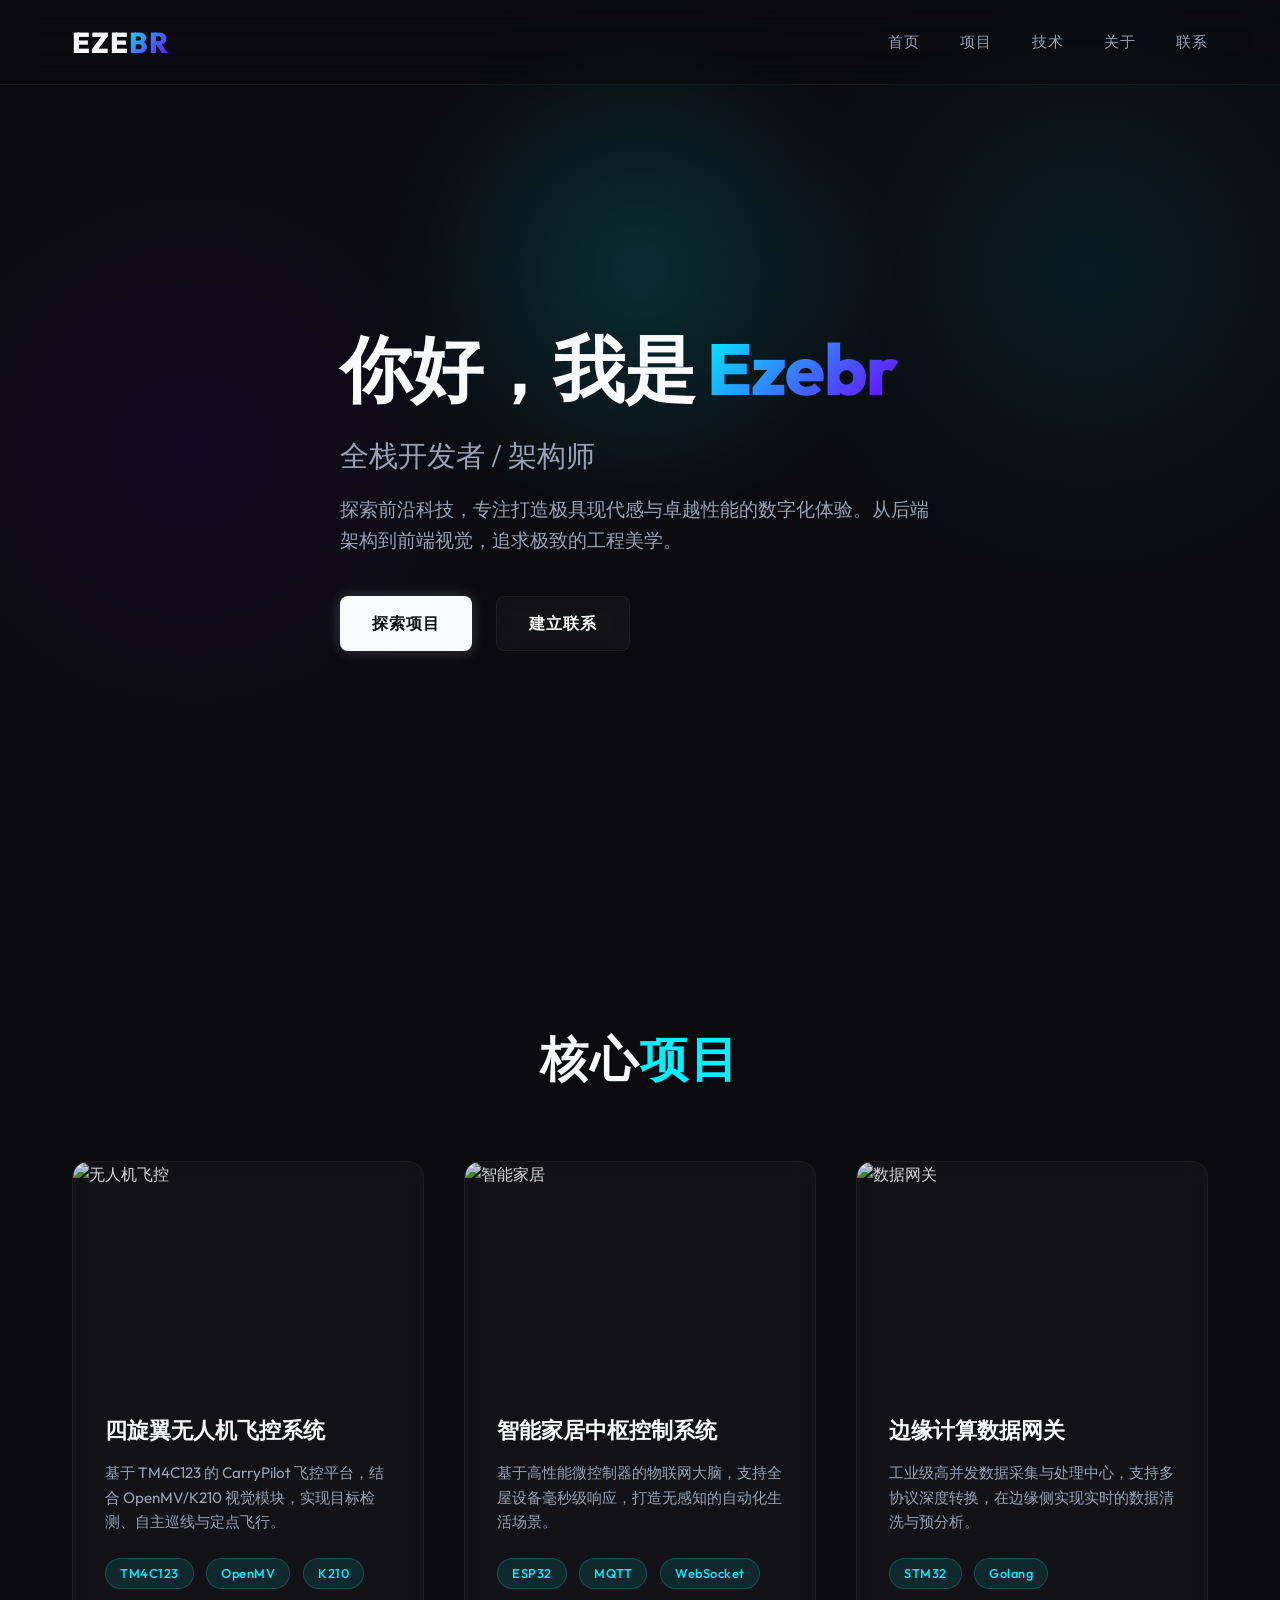
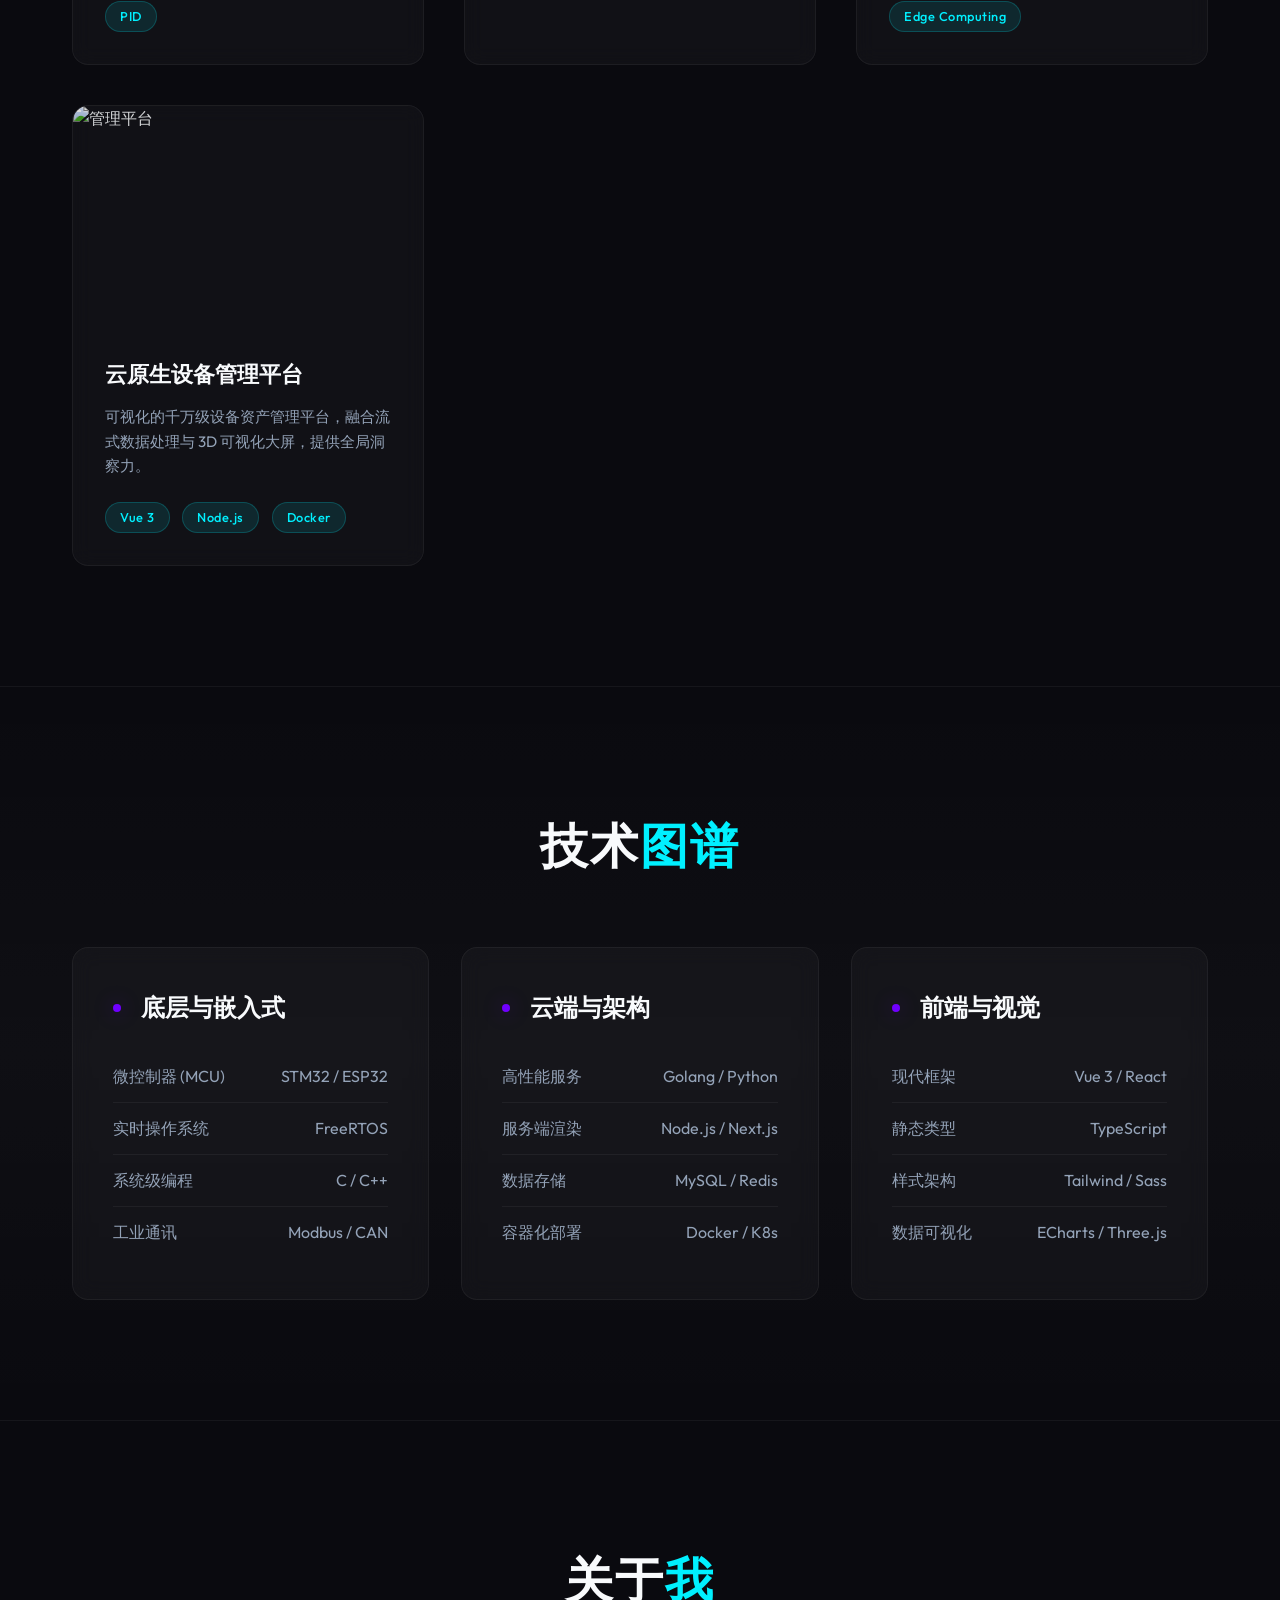
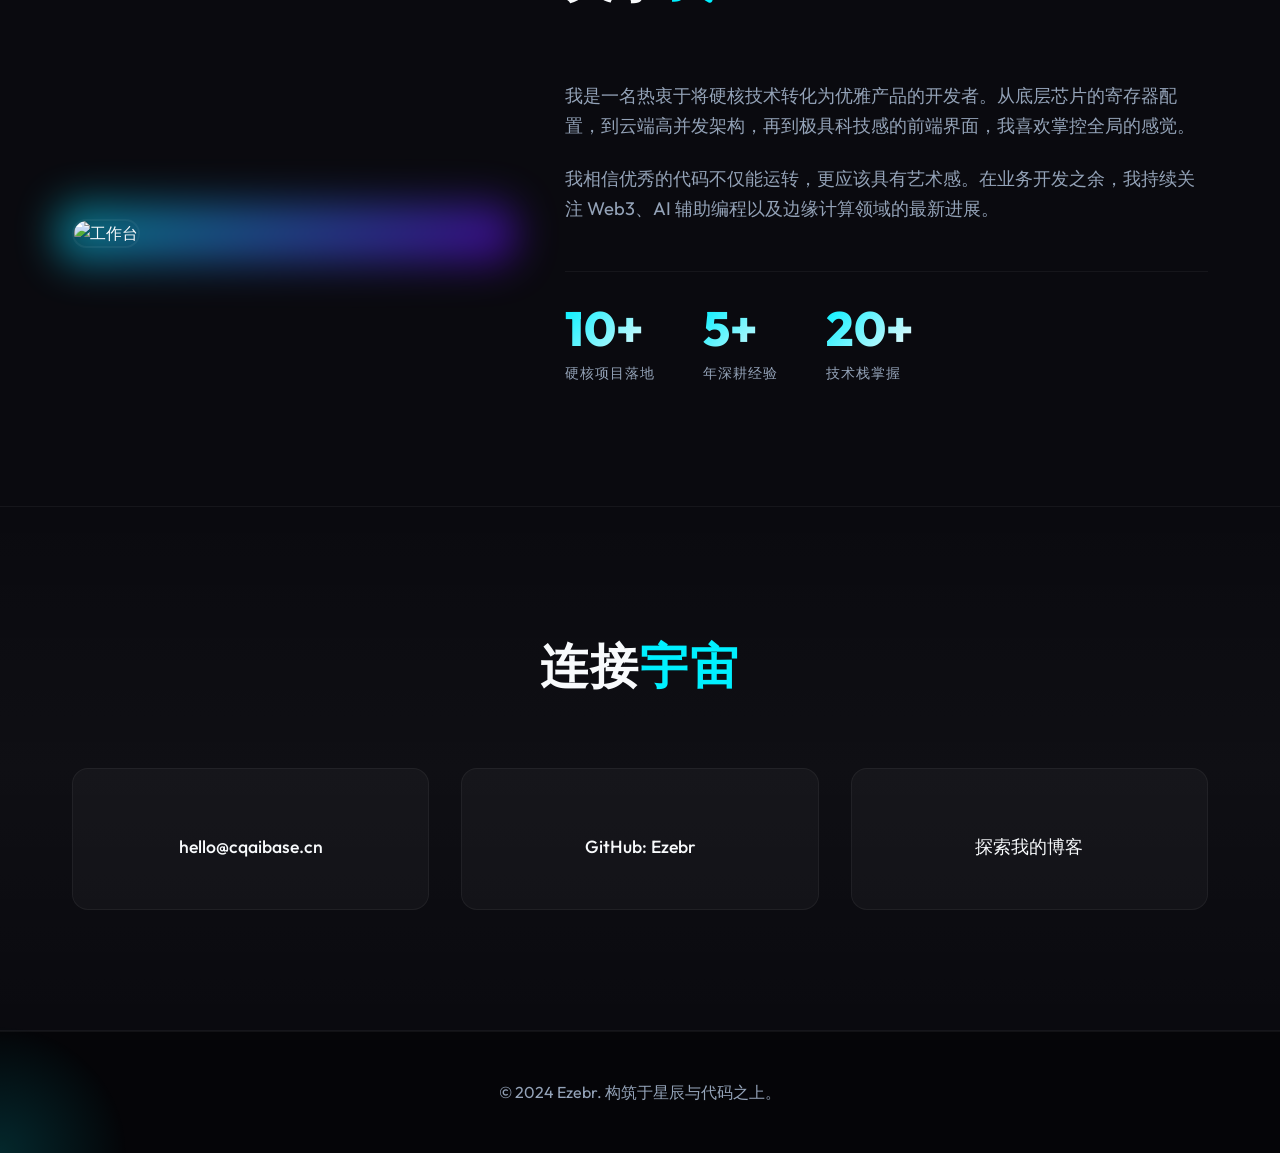
==== commit 7840ae38: "Add drone flight controller project with SVG diagrams" ====
--- a/index.html
+++ b/index.html
@@ -45,6 +45,26 @@
         <div class="container">
             <h2 class="section-title">核心<span>项目</span></h2>
             <div class="projects-grid">
+                <!-- 项目卡片 0 - 无人机飞控 -->
+                <div class="project-card">
+                    <div class="project-image">
+                        <img src="https://images.unsplash.com/photo-1473968512647-3e447244af8f?ixlib=rb-4.0.3&auto=format&fit=crop&w=800&q=80" alt="无人机飞控">
+                        <div class="project-overlay">
+                            <a href="project-drone.html" class="btn btn-small">查看深度解析</a>
+                        </div>
+                    </div>
+                    <div class="project-info">
+                        <h3>四旋翼无人机飞控系统</h3>
+                        <p>基于 TM4C123 的 CarryPilot 飞控平台，结合 OpenMV/K210 视觉模块，实现目标检测、自主巡线与定点飞行。</p>
+                        <div class="project-tags">
+                            <span>TM4C123</span>
+                            <span>OpenMV</span>
+                            <span>K210</span>
+                            <span>PID</span>
+                        </div>
+                    </div>
+                </div>
+
                 <!-- 项目卡片 1 -->
                 <div class="project-card">
                     <div class="project-image">
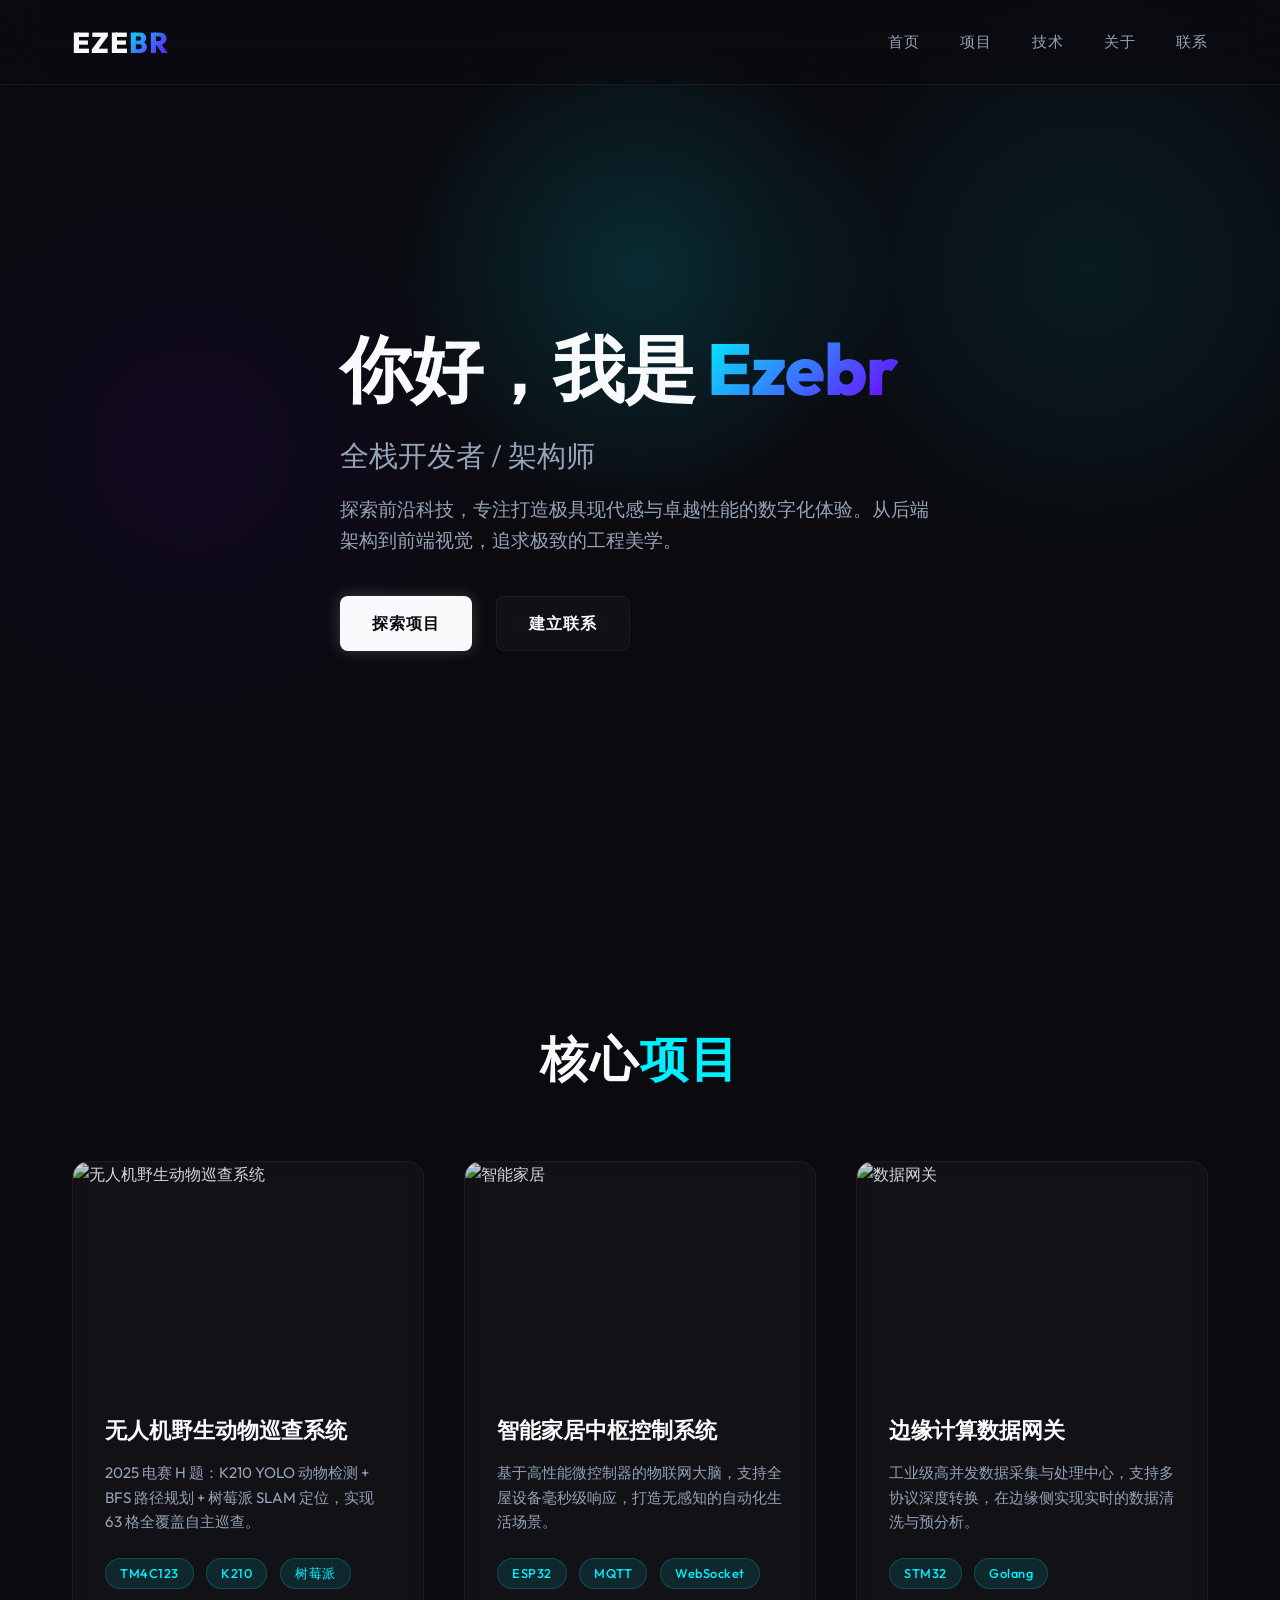
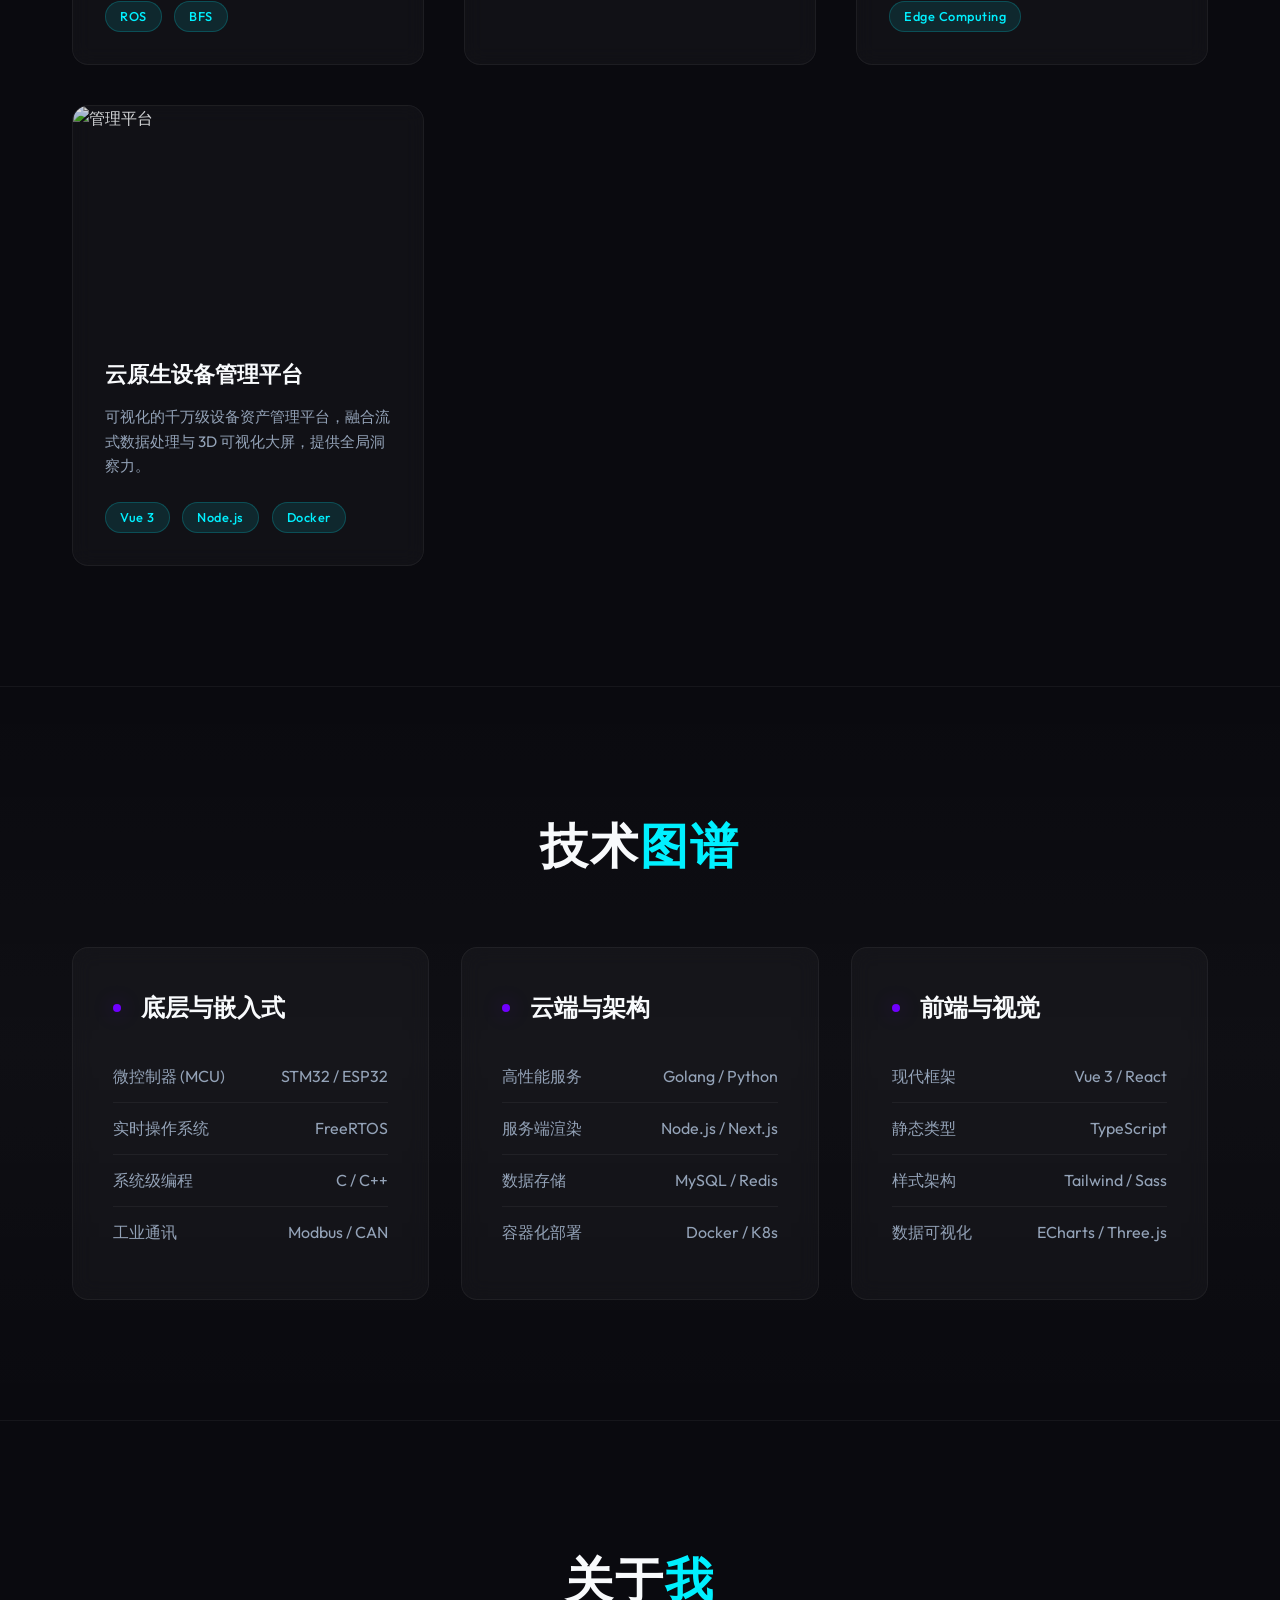
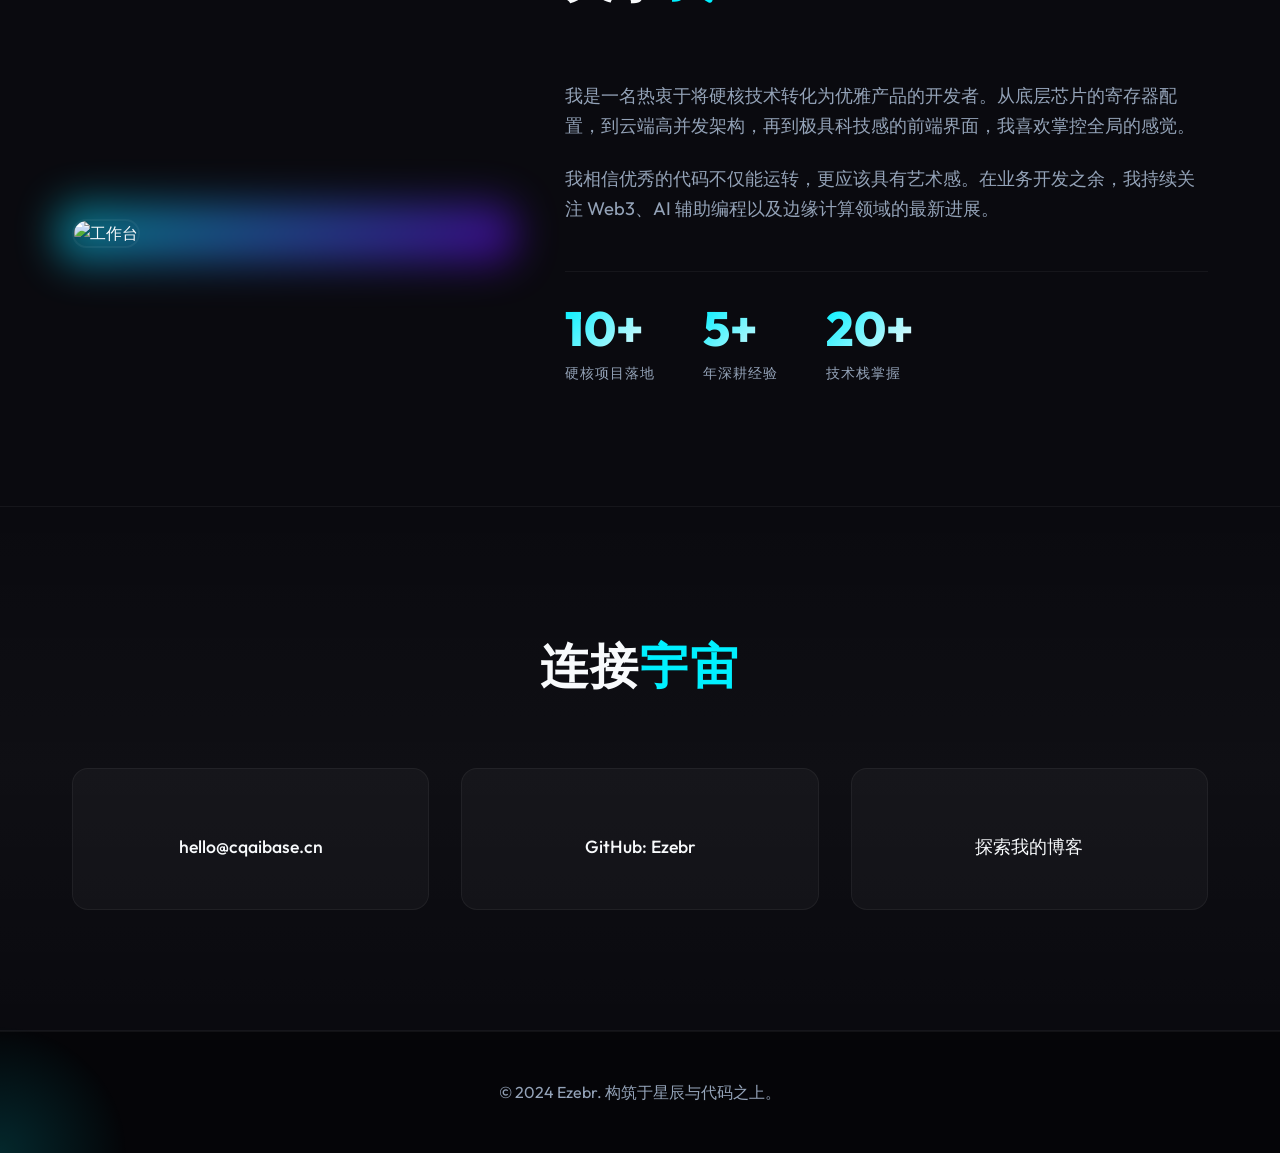
==== commit b52bb8f6: "Update drone project: add materials, communication protocol, path planning algorithm, and media" ====
--- a/index.html
+++ b/index.html
@@ -45,22 +45,23 @@
         <div class="container">
             <h2 class="section-title">核心<span>项目</span></h2>
             <div class="projects-grid">
-                <!-- 项目卡片 0 - 无人机飞控 -->
-                <div class="project-card">
-                    <div class="project-image">
-                        <img src="https://images.unsplash.com/photo-1473968512647-3e447244af8f?ixlib=rb-4.0.3&auto=format&fit=crop&w=800&q=80" alt="无人机飞控">
+                <!-- 项目卡片 0 - 无人机野生动物巡查系统 -->
+                <div class="project-card">
+                    <div class="project-image">
+                        <img src="https://images.unsplash.com/photo-1473968512647-3e447244af8f?ixlib=rb-4.0.3&auto=format&fit=crop&w=800&q=80" alt="无人机野生动物巡查系统">
                         <div class="project-overlay">
                             <a href="project-drone.html" class="btn btn-small">查看深度解析</a>
                         </div>
                     </div>
                     <div class="project-info">
-                        <h3>四旋翼无人机飞控系统</h3>
-                        <p>基于 TM4C123 的 CarryPilot 飞控平台，结合 OpenMV/K210 视觉模块，实现目标检测、自主巡线与定点飞行。</p>
+                        <h3>无人机野生动物巡查系统</h3>
+                        <p>2025 电赛 H 题：K210 YOLO 动物检测 + BFS 路径规划 + 树莓派 SLAM 定位，实现 63 格全覆盖自主巡查。</p>
                         <div class="project-tags">
                             <span>TM4C123</span>
-                            <span>OpenMV</span>
                             <span>K210</span>
-                            <span>PID</span>
+                            <span>树莓派</span>
+                            <span>ROS</span>
+                            <span>BFS</span>
                         </div>
                     </div>
                 </div>
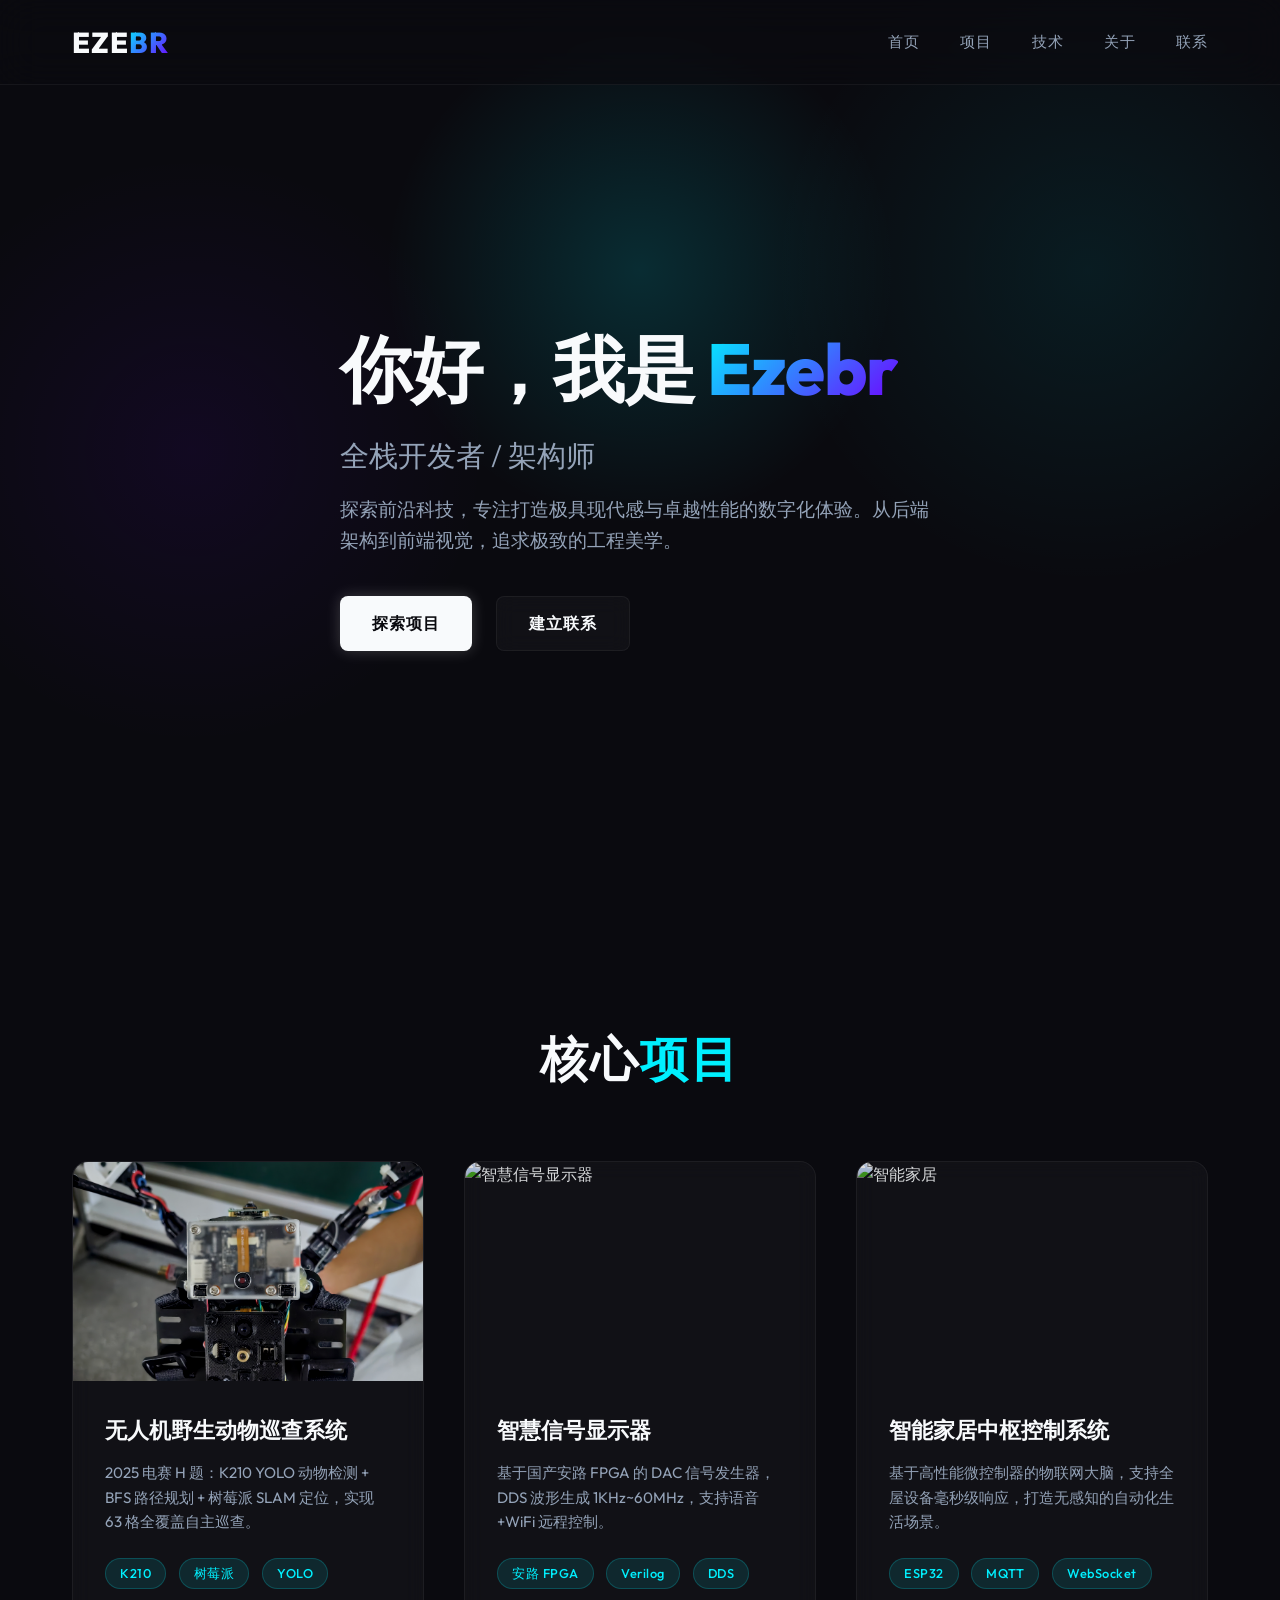
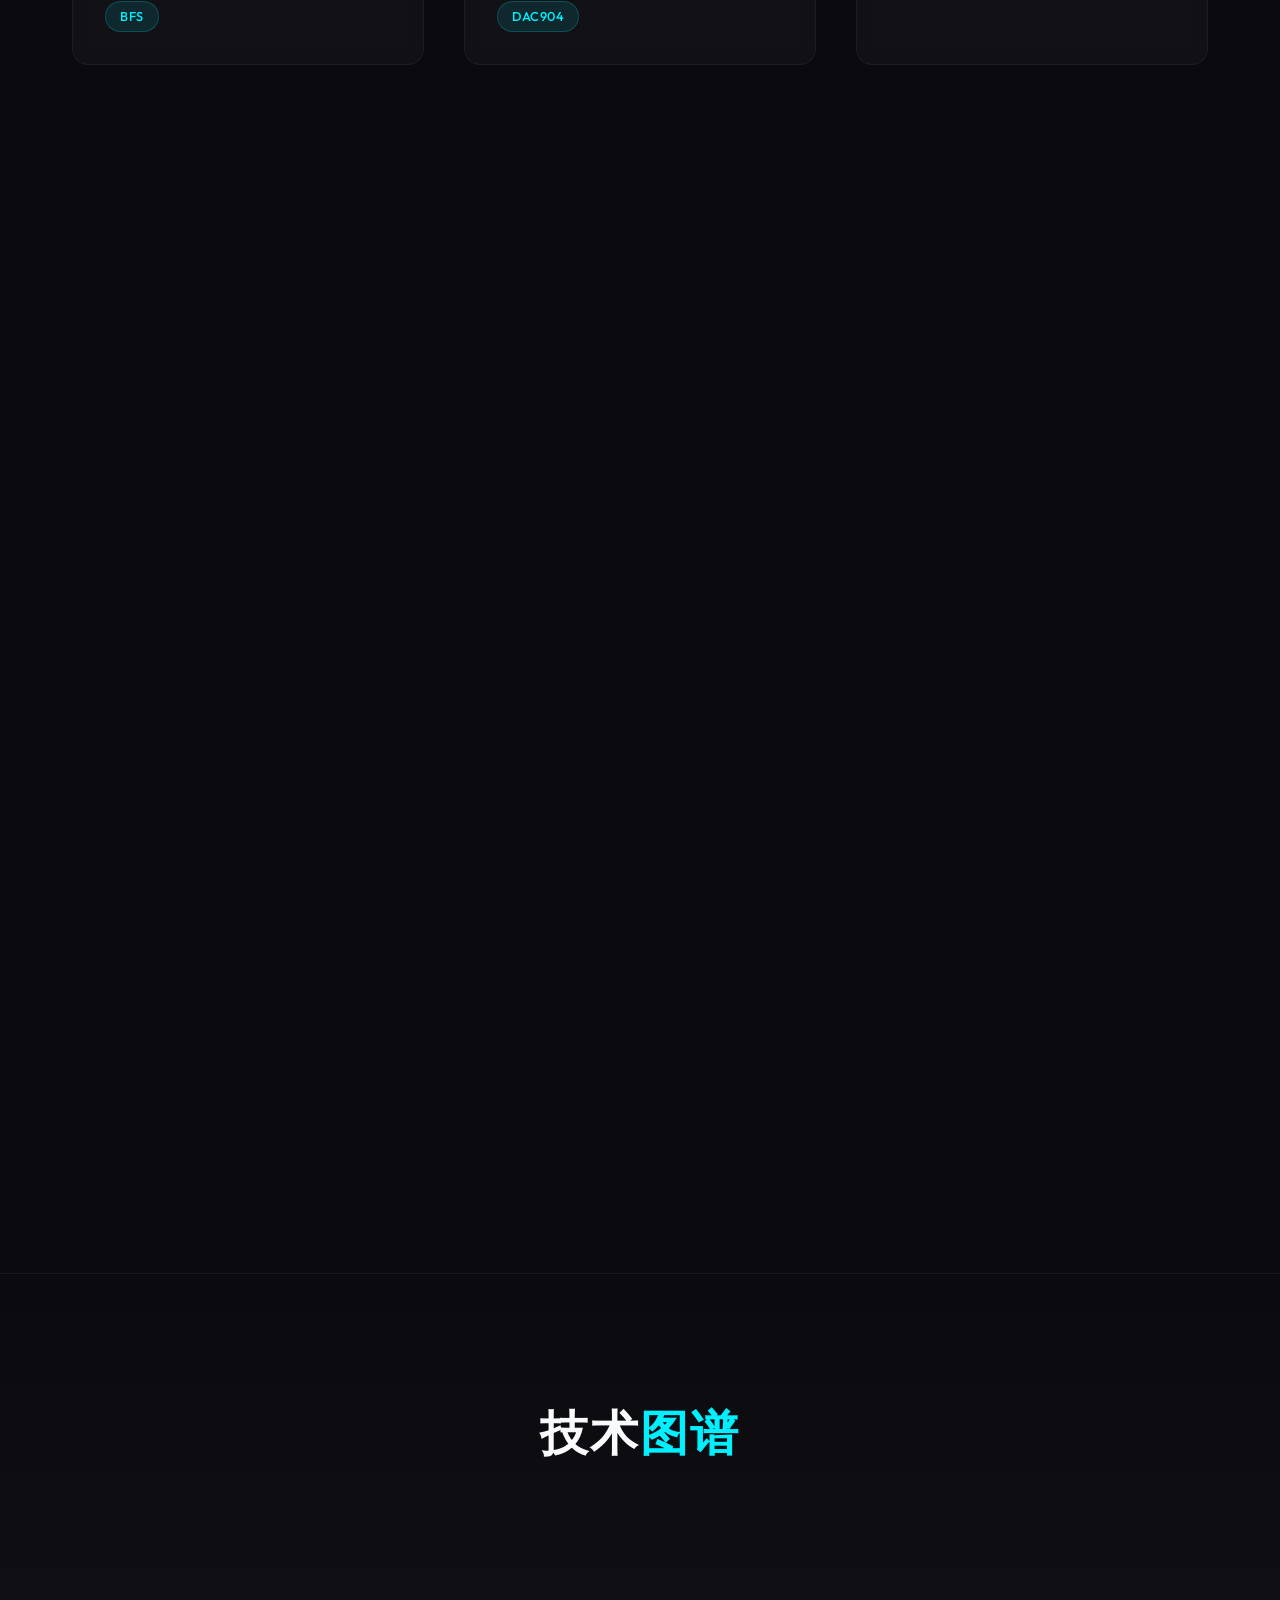
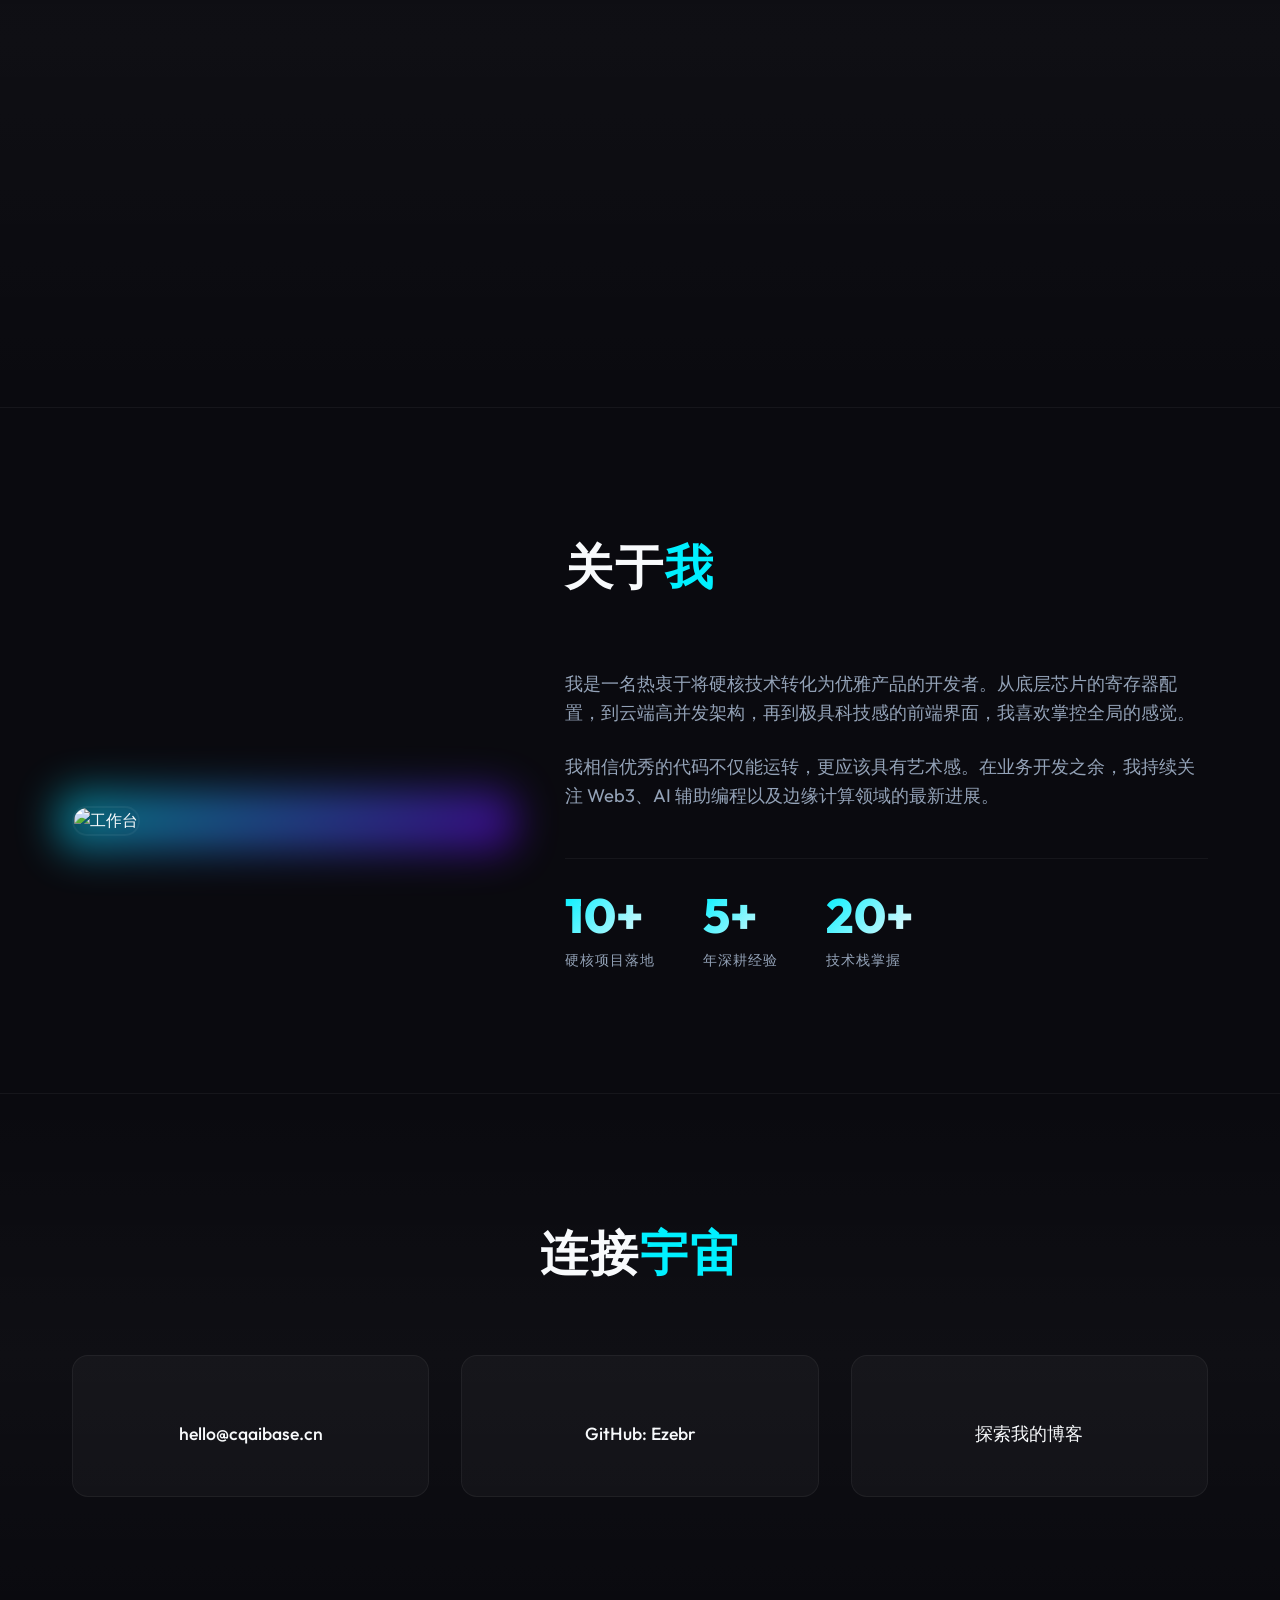
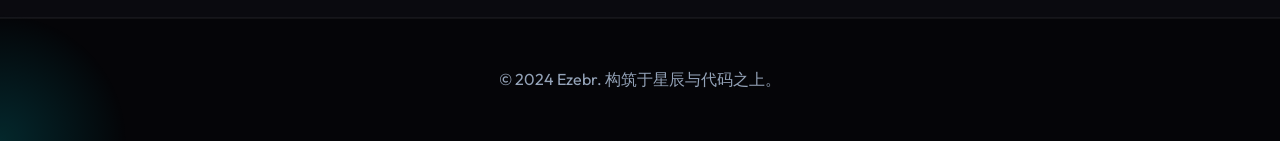
==== commit ba5d4605: "update drone project: YOLO, 70% accuracy, greedy algorithm" ====
--- a/index.html
+++ b/index.html
@@ -48,7 +48,7 @@
                 <!-- 项目卡片 0 - 无人机野生动物巡查系统 -->
                 <div class="project-card">
                     <div class="project-image">
-                        <img src="https://images.unsplash.com/photo-1473968512647-3e447244af8f?ixlib=rb-4.0.3&auto=format&fit=crop&w=800&q=80" alt="无人机野生动物巡查系统">
+                        <img src="Materials/Drone/pic/首图.jpg" alt="无人机野生动物巡查系统">
                         <div class="project-overlay">
                             <a href="project-drone.html" class="btn btn-small">查看深度解析</a>
                         </div>
@@ -57,16 +57,35 @@
                         <h3>无人机野生动物巡查系统</h3>
                         <p>2025 电赛 H 题：K210 YOLO 动物检测 + BFS 路径规划 + 树莓派 SLAM 定位，实现 63 格全覆盖自主巡查。</p>
                         <div class="project-tags">
-                            <span>TM4C123</span>
                             <span>K210</span>
                             <span>树莓派</span>
-                            <span>ROS</span>
+                            <span>YOLO</span>
                             <span>BFS</span>
                         </div>
                     </div>
                 </div>
 
-                <!-- 项目卡片 1 -->
+                <!-- 项目卡片 1 - FPGA 信号发生器 -->
+                <div class="project-card">
+                    <div class="project-image">
+                        <img src="https://cdn-mineru.openxlab.org.cn/result/2026-06-06/07772f02-fb9a-4d08-8b93-77bfb5a1aac4/42d7a7d62821832c0024e5b1f9a85e98a627eb347c5953a87573e1271f682f33.jpg" alt="智慧信号显示器">
+                        <div class="project-overlay">
+                            <a href="project-signal.html" class="btn btn-small">查看深度解析</a>
+                        </div>
+                    </div>
+                    <div class="project-info">
+                        <h3>智慧信号显示器</h3>
+                        <p>基于国产安路 FPGA 的 DAC 信号发生器，DDS 波形生成 1KHz~60MHz，支持语音+WiFi 远程控制。</p>
+                        <div class="project-tags">
+                            <span>安路 FPGA</span>
+                            <span>Verilog</span>
+                            <span>DDS</span>
+                            <span>DAC904</span>
+                        </div>
+                    </div>
+                </div>
+
+                <!-- 项目卡片 2 -->
                 <div class="project-card">
                     <div class="project-image">
                         <img src="https://images.unsplash.com/photo-1518770660439-4636190af475?ixlib=rb-4.0.3&auto=format&fit=crop&w=800&q=80" alt="智能家居">
@@ -85,7 +104,67 @@
                     </div>
                 </div>
 
-                <!-- 项目卡片 2 -->
+                <!-- 项目卡片 2 - ESP32 边缘 AI -->
+                <div class="project-card">
+                    <div class="project-image">
+                        <img src="images/esp32-system-architecture.svg" alt="ESP32-P4 边缘 AI 智能门锁">
+                        <div class="project-overlay">
+                            <a href="project-esp32.html" class="btn btn-small">查看深度解析</a>
+                        </div>
+                    </div>
+                    <div class="project-info">
+                        <h3>ESP32-P4 边缘 AI 智能门锁</h3>
+                        <p>端侧人脸检测→活体检测→人脸识别流水线，MobileNetV1 INT8 量化 ~160KB，FreeRTOS 双核调度。</p>
+                        <div class="project-tags">
+                            <span>ESP32-P4</span>
+                            <span>esp-dl</span>
+                            <span>MobileNet</span>
+                            <span>FreeRTOS</span>
+                        </div>
+                    </div>
+                </div>
+
+                <!-- 项目卡片 3 - Android 配套 App -->
+                <div class="project-card">
+                    <div class="project-image">
+                        <img src="images/android-architecture.svg" alt="Android 智能门锁配套 App">
+                        <div class="project-overlay">
+                            <a href="project-android.html" class="btn btn-small">查看深度解析</a>
+                        </div>
+                    </div>
+                    <div class="project-info">
+                        <h3>Android 智能门锁配套 App</h3>
+                        <p>MQTT 双向通信 + MJPEG 远程监控 + WebSocket 语音对讲，实现与 ESP32-P4 门锁的完整交互。</p>
+                        <div class="project-tags">
+                            <span>Android</span>
+                            <span>MQTT</span>
+                            <span>WebSocket</span>
+                            <span>MJPEG</span>
+                        </div>
+                    </div>
+                </div>
+
+                <!-- 项目卡片 4 - ESP32-C5 智能手表 -->
+                <div class="project-card">
+                    <div class="project-image">
+                        <img src="images/esp32c5-watch-architecture.svg" alt="ESP32-C5 智能手表">
+                        <div class="project-overlay">
+                            <a href="project-watch.html" class="btn btn-small">查看深度解析</a>
+                        </div>
+                    </div>
+                    <div class="project-info">
+                        <h3>ESP32-C5 智能手表</h3>
+                        <p>边端云协同：LVGL UI + 云端 AI 语音 + TFLite 手势识别 + AP 配网，全栈嵌入式开发。</p>
+                        <div class="project-tags">
+                            <span>ESP32-C5</span>
+                            <span>LVGL</span>
+                            <span>TFLite</span>
+                            <span>FreeRTOS</span>
+                        </div>
+                    </div>
+                </div>
+
+                <!-- 项目卡片 5 -->
                 <div class="project-card">
                     <div class="project-image">
                         <img src="https://images.unsplash.com/photo-1558494949-ef010cbdcc31?ixlib=rb-4.0.3&auto=format&fit=crop&w=800&q=80" alt="数据网关">
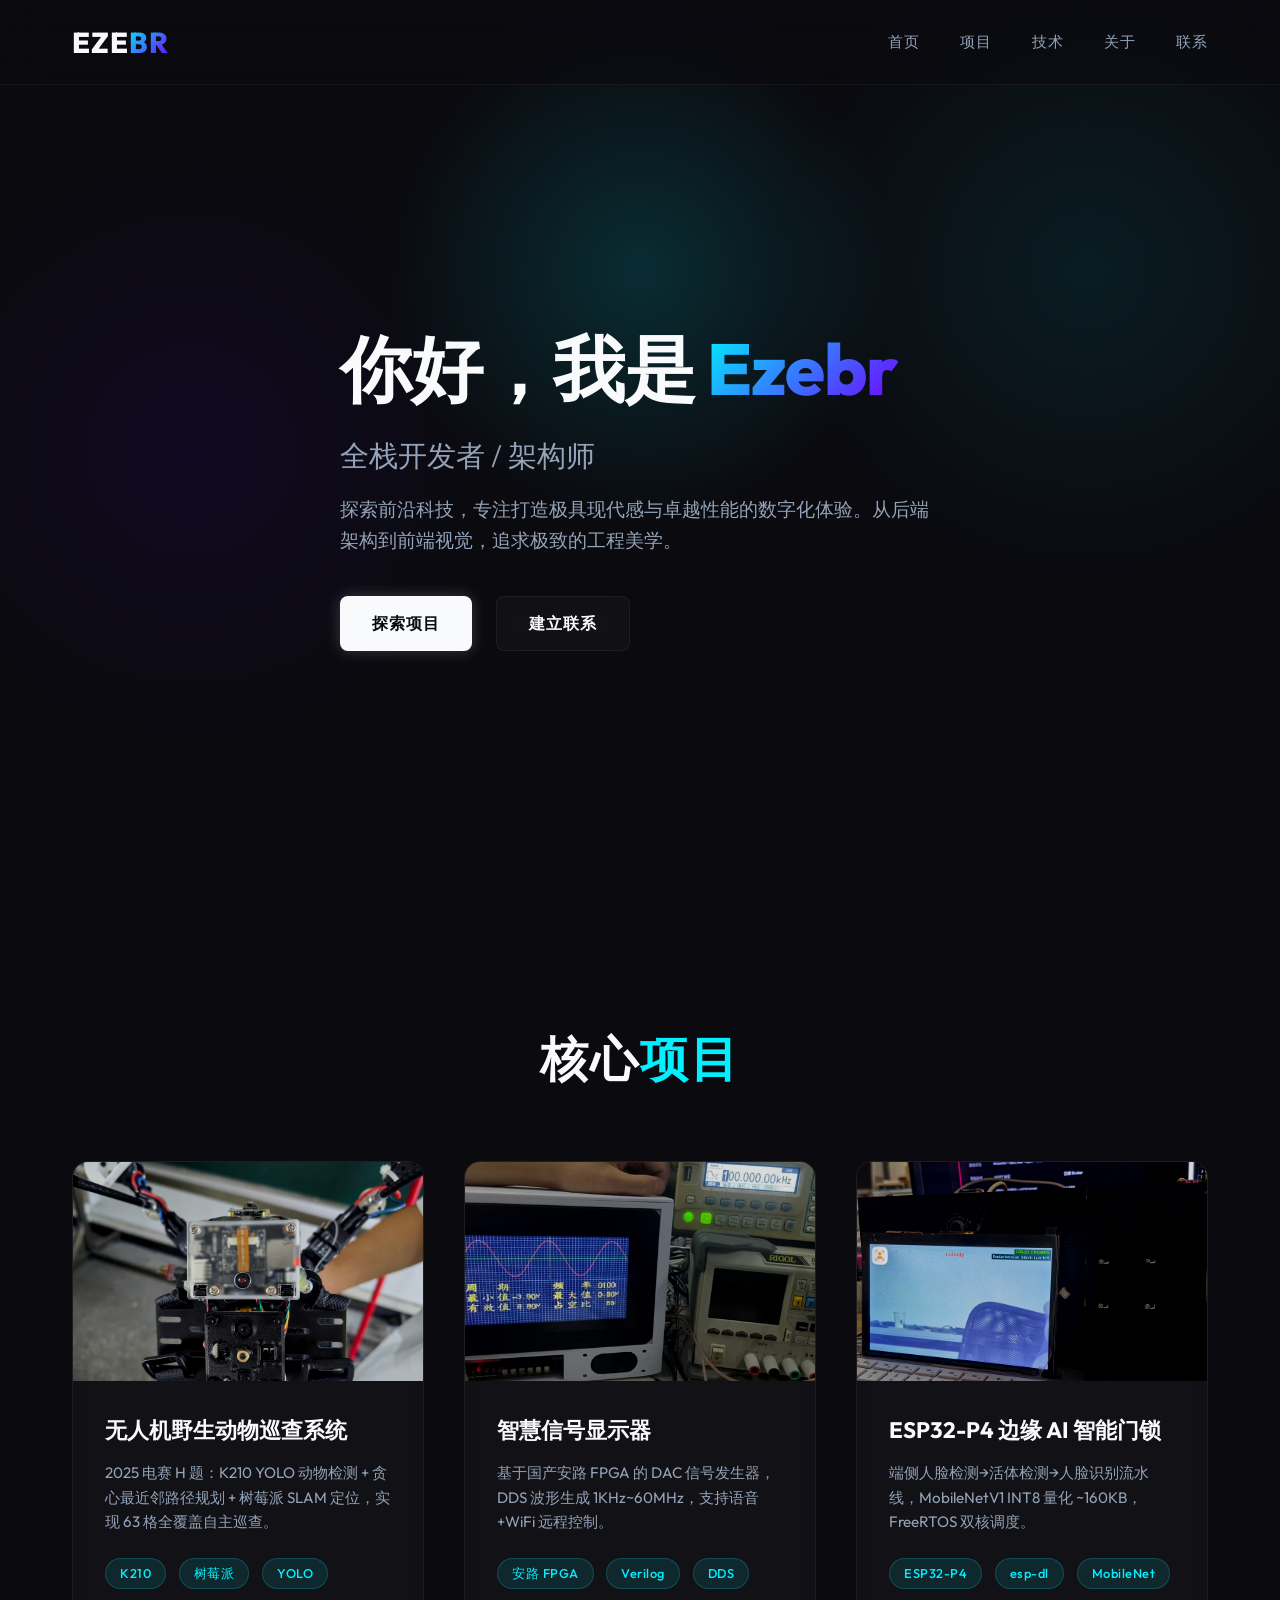
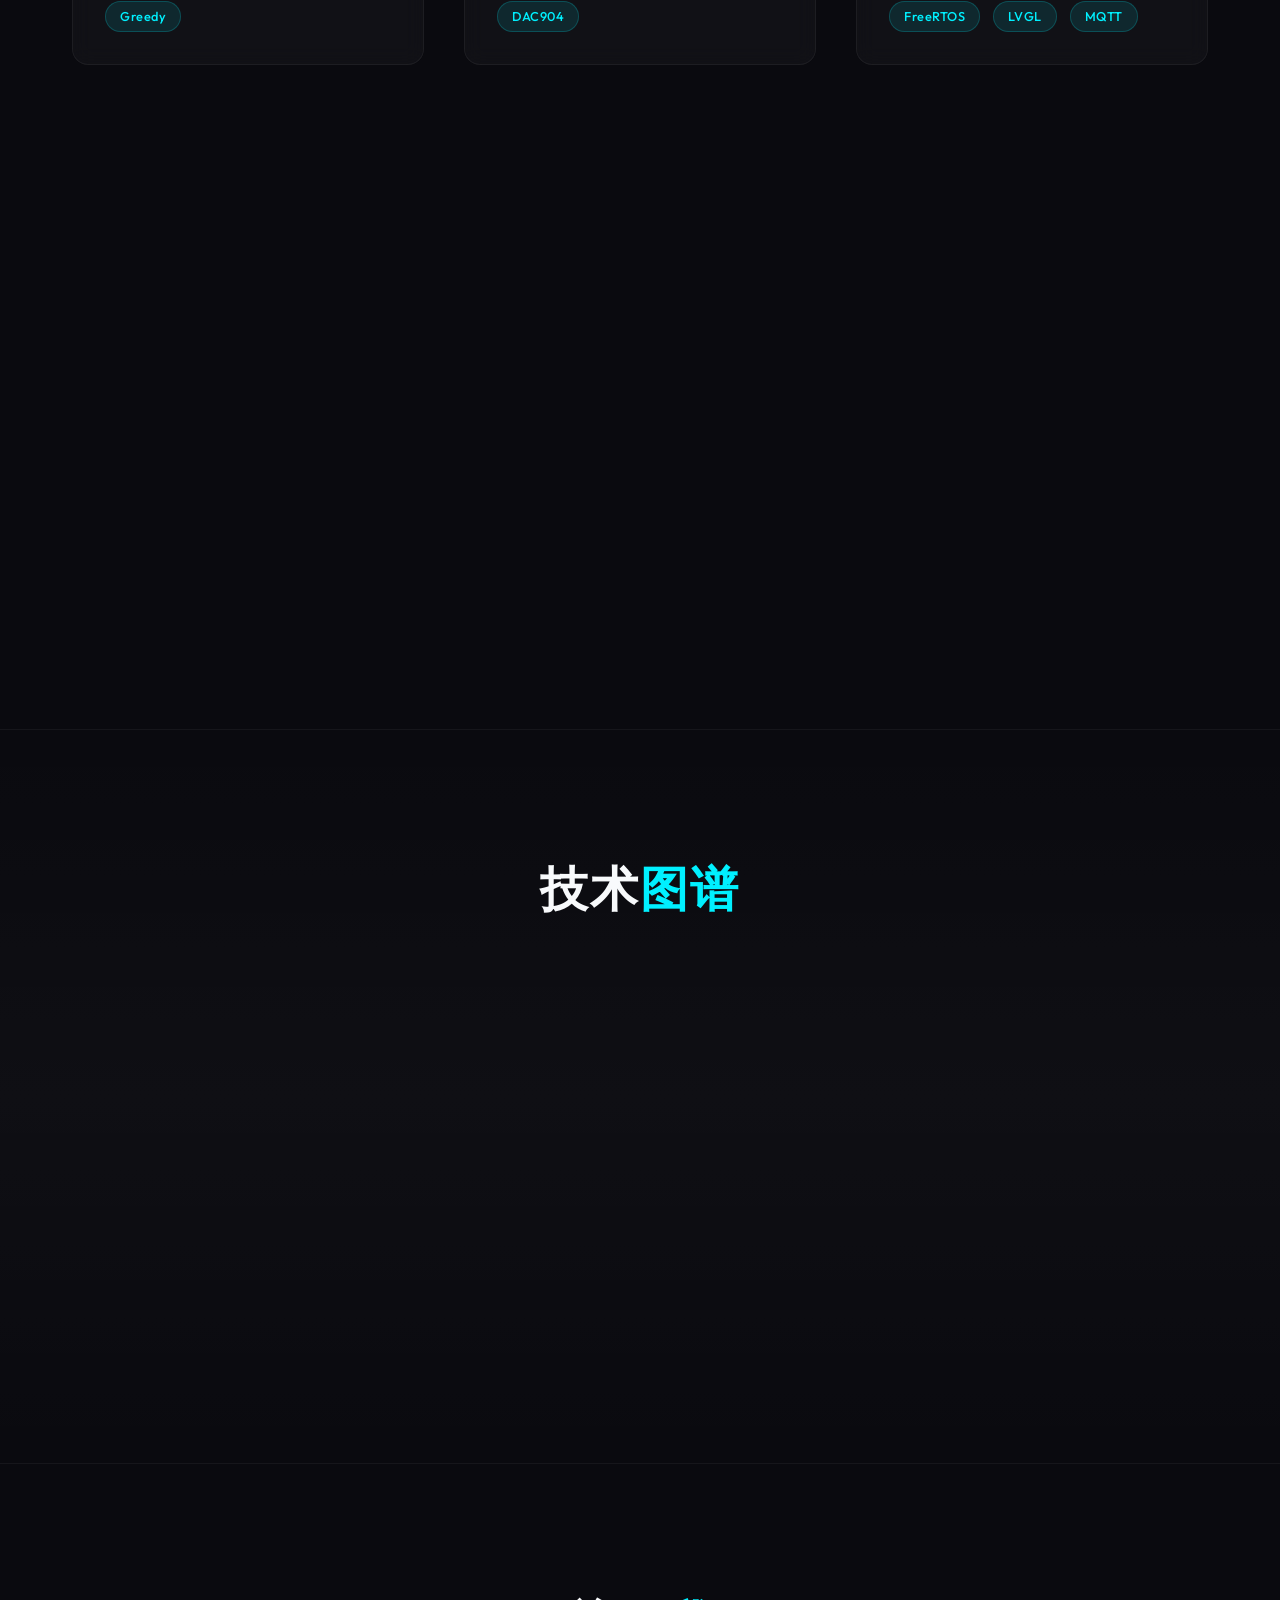
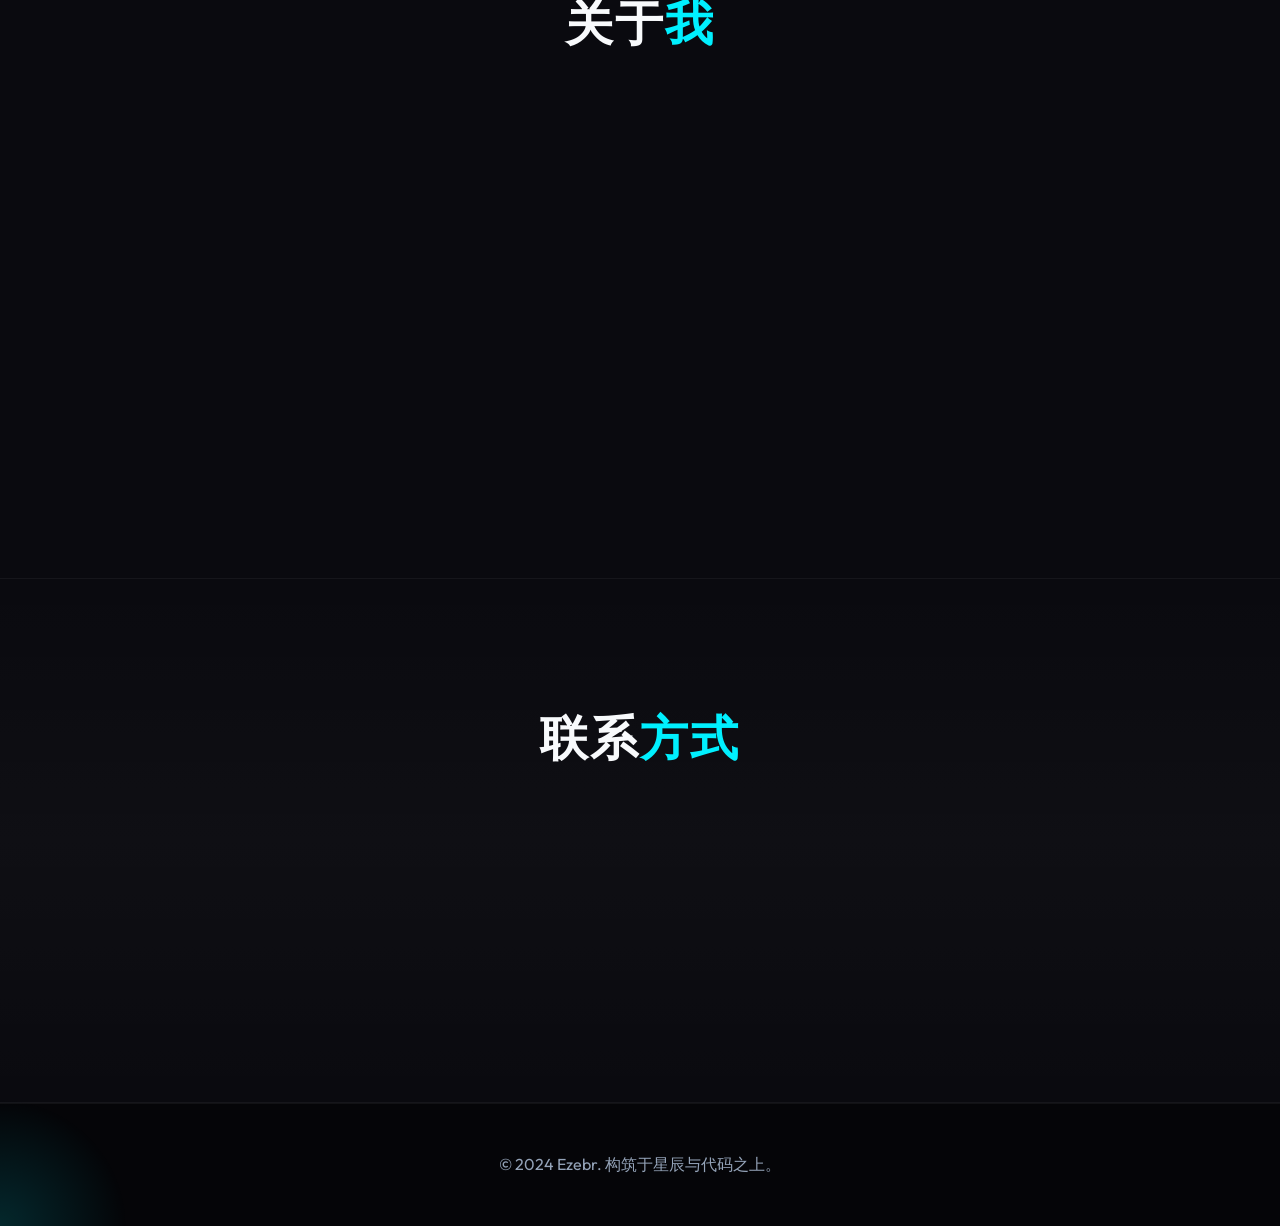
==== commit 4cb6ffb8: "feat: 优化所有项目页面，添加本地图片资源" ====
--- a/index.html
+++ b/index.html
@@ -55,12 +55,12 @@
                     </div>
                     <div class="project-info">
                         <h3>无人机野生动物巡查系统</h3>
-                        <p>2025 电赛 H 题：K210 YOLO 动物检测 + BFS 路径规划 + 树莓派 SLAM 定位，实现 63 格全覆盖自主巡查。</p>
+                        <p>2025 电赛 H 题：K210 YOLO 动物检测 + 贪心最近邻路径规划 + 树莓派 SLAM 定位，实现 63 格全覆盖自主巡查。</p>
                         <div class="project-tags">
                             <span>K210</span>
                             <span>树莓派</span>
                             <span>YOLO</span>
-                            <span>BFS</span>
+                            <span>Greedy</span>
                         </div>
                     </div>
                 </div>
@@ -68,7 +68,7 @@
                 <!-- 项目卡片 1 - FPGA 信号发生器 -->
                 <div class="project-card">
                     <div class="project-image">
-                        <img src="https://cdn-mineru.openxlab.org.cn/result/2026-06-06/07772f02-fb9a-4d08-8b93-77bfb5a1aac4/42d7a7d62821832c0024e5b1f9a85e98a627eb347c5953a87573e1271f682f33.jpg" alt="智慧信号显示器">
+                        <img src="Materials/signal/首图.png" alt="智慧信号显示器">
                         <div class="project-overlay">
                             <a href="project-signal.html" class="btn btn-small">查看深度解析</a>
                         </div>
@@ -85,29 +85,10 @@
                     </div>
                 </div>
 
-                <!-- 项目卡片 2 -->
-                <div class="project-card">
-                    <div class="project-image">
-                        <img src="https://images.unsplash.com/photo-1518770660439-4636190af475?ixlib=rb-4.0.3&auto=format&fit=crop&w=800&q=80" alt="智能家居">
-                        <div class="project-overlay">
-                            <a href="project-1.html" class="btn btn-small">查看深度解析</a>
-                        </div>
-                    </div>
-                    <div class="project-info">
-                        <h3>智能家居中枢控制系统</h3>
-                        <p>基于高性能微控制器的物联网大脑，支持全屋设备毫秒级响应，打造无感知的自动化生活场景。</p>
-                        <div class="project-tags">
-                            <span>ESP32</span>
-                            <span>MQTT</span>
-                            <span>WebSocket</span>
-                        </div>
-                    </div>
-                </div>
-
                 <!-- 项目卡片 2 - ESP32 边缘 AI -->
                 <div class="project-card">
                     <div class="project-image">
-                        <img src="images/esp32-system-architecture.svg" alt="ESP32-P4 边缘 AI 智能门锁">
+                        <img src="Materials/Door_P4/首图.jpg" alt="ESP32-P4 边缘 AI 智能门锁">
                         <div class="project-overlay">
                             <a href="project-esp32.html" class="btn btn-small">查看深度解析</a>
                         </div>
@@ -120,6 +101,8 @@
                             <span>esp-dl</span>
                             <span>MobileNet</span>
                             <span>FreeRTOS</span>
+                            <span>LVGL</span>
+                            <span>MQTT</span>
                         </div>
                     </div>
                 </div>
@@ -127,7 +110,7 @@
                 <!-- 项目卡片 3 - Android 配套 App -->
                 <div class="project-card">
                     <div class="project-image">
-                        <img src="images/android-architecture.svg" alt="Android 智能门锁配套 App">
+                        <img src="Materials/Door_APP/首图.jpg" alt="Android 智能门锁配套 App">
                         <div class="project-overlay">
                             <a href="project-android.html" class="btn btn-small">查看深度解析</a>
                         </div>
@@ -147,7 +130,7 @@
                 <!-- 项目卡片 4 - ESP32-C5 智能手表 -->
                 <div class="project-card">
                     <div class="project-image">
-                        <img src="images/esp32c5-watch-architecture.svg" alt="ESP32-C5 智能手表">
+                        <img src="Materials/Watch_C5/首图.jpg" alt="ESP32-C5 智能手表">
                         <div class="project-overlay">
                             <a href="project-watch.html" class="btn btn-small">查看深度解析</a>
                         </div>
@@ -160,47 +143,12 @@
                             <span>LVGL</span>
                             <span>TFLite</span>
                             <span>FreeRTOS</span>
-                        </div>
-                    </div>
-                </div>
-
-                <!-- 项目卡片 5 -->
-                <div class="project-card">
-                    <div class="project-image">
-                        <img src="https://images.unsplash.com/photo-1558494949-ef010cbdcc31?ixlib=rb-4.0.3&auto=format&fit=crop&w=800&q=80" alt="数据网关">
-                        <div class="project-overlay">
-                            <a href="project-2.html" class="btn btn-small">查看深度解析</a>
-                        </div>
-                    </div>
-                    <div class="project-info">
-                        <h3>边缘计算数据网关</h3>
-                        <p>工业级高并发数据采集与处理中心，支持多协议深度转换，在边缘侧实现实时的数据清洗与预分析。</p>
-                        <div class="project-tags">
-                            <span>STM32</span>
-                            <span>Golang</span>
-                            <span>Edge Computing</span>
-                        </div>
-                    </div>
-                </div>
-
-                <!-- 项目卡片 3 -->
-                <div class="project-card">
-                    <div class="project-image">
-                        <img src="https://images.unsplash.com/photo-1551288049-bebda4e38f71?ixlib=rb-4.0.3&auto=format&fit=crop&w=800&q=80" alt="管理平台">
-                        <div class="project-overlay">
-                            <a href="project-3.html" class="btn btn-small">查看深度解析</a>
-                        </div>
-                    </div>
-                    <div class="project-info">
-                        <h3>云原生设备管理平台</h3>
-                        <p>可视化的千万级设备资产管理平台，融合流式数据处理与 3D 可视化大屏，提供全局洞察力。</p>
-                        <div class="project-tags">
-                            <span>Vue 3</span>
-                            <span>Node.js</span>
-                            <span>Docker</span>
-                        </div>
-                    </div>
-                </div>
+                            <span>语音交互</span>
+                            <span>云端模型</span>
+                        </div>
+                    </div>
+                </div>
+
             </div>
         </div>
     </section>
@@ -212,28 +160,28 @@
                 <div class="skill-category">
                     <h3><i class="ph ph-cpu"></i> 底层与嵌入式</h3>
                     <ul>
-                        <li><span>微控制器 (MCU)</span> <span>STM32 / ESP32</span></li>
+                        <li><span>微控制器 (MCU)</span> <span>ESP32 / STM32</span></li>
                         <li><span>实时操作系统</span> <span>FreeRTOS</span></li>
                         <li><span>系统级编程</span> <span>C / C++</span></li>
-                        <li><span>工业通讯</span> <span>Modbus / CAN</span></li>
+                        <li><span>UI 框架</span> <span>LVGL / SquareLine</span></li>
                     </ul>
                 </div>
                 <div class="skill-category">
-                    <h3><i class="ph ph-hard-drives"></i> 云端与架构</h3>
+                    <h3><i class="ph ph-brain"></i> AI 与算法</h3>
                     <ul>
-                        <li><span>高性能服务</span> <span>Golang / Python</span></li>
-                        <li><span>服务端渲染</span> <span>Node.js / Next.js</span></li>
-                        <li><span>数据存储</span> <span>MySQL / Redis</span></li>
-                        <li><span>容器化部署</span> <span>Docker / K8s</span></li>
+                        <li><span>端侧推理</span> <span>esp-dl / TFLite Micro</span></li>
+                        <li><span>模型训练</span> <span>PyTorch / 量化部署</span></li>
+                        <li><span>计算机视觉</span> <span>人脸检测 / 活体识别</span></li>
+                        <li><span>语音交互</span> <span>ASR / LLM / TTS</span></li>
                     </ul>
                 </div>
                 <div class="skill-category">
-                    <h3><i class="ph ph-browsers"></i> 前端与视觉</h3>
+                    <h3><i class="ph ph-wifi-high"></i> 通信与协议</h3>
                     <ul>
-                        <li><span>现代框架</span> <span>Vue 3 / React</span></li>
-                        <li><span>静态类型</span> <span>TypeScript</span></li>
-                        <li><span>样式架构</span> <span>Tailwind / Sass</span></li>
-                        <li><span>数据可视化</span> <span>ECharts / Three.js</span></li>
+                        <li><span>无线通信</span> <span>WiFi / BLE / MQTT</span></li>
+                        <li><span>串行协议</span> <span>UART / SPI / I2C</span></li>
+                        <li><span>网络编程</span> <span>HTTP / WebSocket</span></li>
+                        <li><span>移动开发</span> <span>Android / Java</span></li>
                     </ul>
                 </div>
             </div>
@@ -248,20 +196,20 @@
                     <img src="https://images.unsplash.com/photo-1537432376769-00f5c2f4c8d2?ixlib=rb-4.0.3&auto=format&fit=crop&w=800&q=80" alt="工作台">
                 </div>
                 <div class="about-text">
-                    <p>我是一名热衷于将硬核技术转化为优雅产品的开发者。从底层芯片的寄存器配置，到云端高并发架构，再到极具科技感的前端界面，我喜欢掌控全局的感觉。</p>
-                    <p>我相信优秀的代码不仅能运转，更应该具有艺术感。在业务开发之余，我持续关注 Web3、AI 辅助编程以及边缘计算领域的最新进展。</p>
+                    <p>我是一名专注于嵌入式系统开发的工程师，热衷于将硬件与软件结合，打造智能化的边缘计算产品。从底层芯片的寄存器配置，到 AI 模型的端侧部署，再到完整的系统集成，我喜欢掌控从原型到落地的全过程。</p>
+                    <p>在项目开发中，我注重代码质量与工程实践，善于调试和解决复杂问题。目前持续关注边缘 AI、RISC-V 架构以及物联网领域的最新进展。</p>
                     <div class="about-stats">
                         <div class="stat">
-                            <span class="stat-number">10+</span>
-                            <span class="stat-label">硬核项目落地</span>
+                            <span class="stat-number">5</span>
+                            <span class="stat-label">完整项目落地</span>
                         </div>
                         <div class="stat">
-                            <span class="stat-number">5+</span>
-                            <span class="stat-label">年深耕经验</span>
+                            <span class="stat-number">3</span>
+                            <span class="stat-label">年嵌入式开发</span>
                         </div>
                         <div class="stat">
-                            <span class="stat-number">20+</span>
-                            <span class="stat-label">技术栈掌握</span>
+                            <span class="stat-number">2</span>
+                            <span class="stat-label">竞赛获奖经历</span>
                         </div>
                     </div>
                 </div>
@@ -271,11 +219,11 @@
 
     <section id="contact" class="section section-alt">
         <div class="container">
-            <h2 class="section-title">连接<span>宇宙</span></h2>
+            <h2 class="section-title">联系<span>方式</span></h2>
             <div class="contact-links">
-                <a href="mailto:hello@cqaibase.cn" class="contact-item">
+                <a href="mailto:1402336310@qq.com" class="contact-item">
                     <i class="ph ph-envelope-simple-open" style="font-size: 48px; color: var(--primary);"></i>
-                    <span>hello@cqaibase.cn</span>
+                    <span>1402336310@qq.com</span>
                 </a>
                 <a href="https://github.com/" class="contact-item" target="_blank">
                     <i class="ph ph-github-logo" style="font-size: 48px; color: var(--primary);"></i>
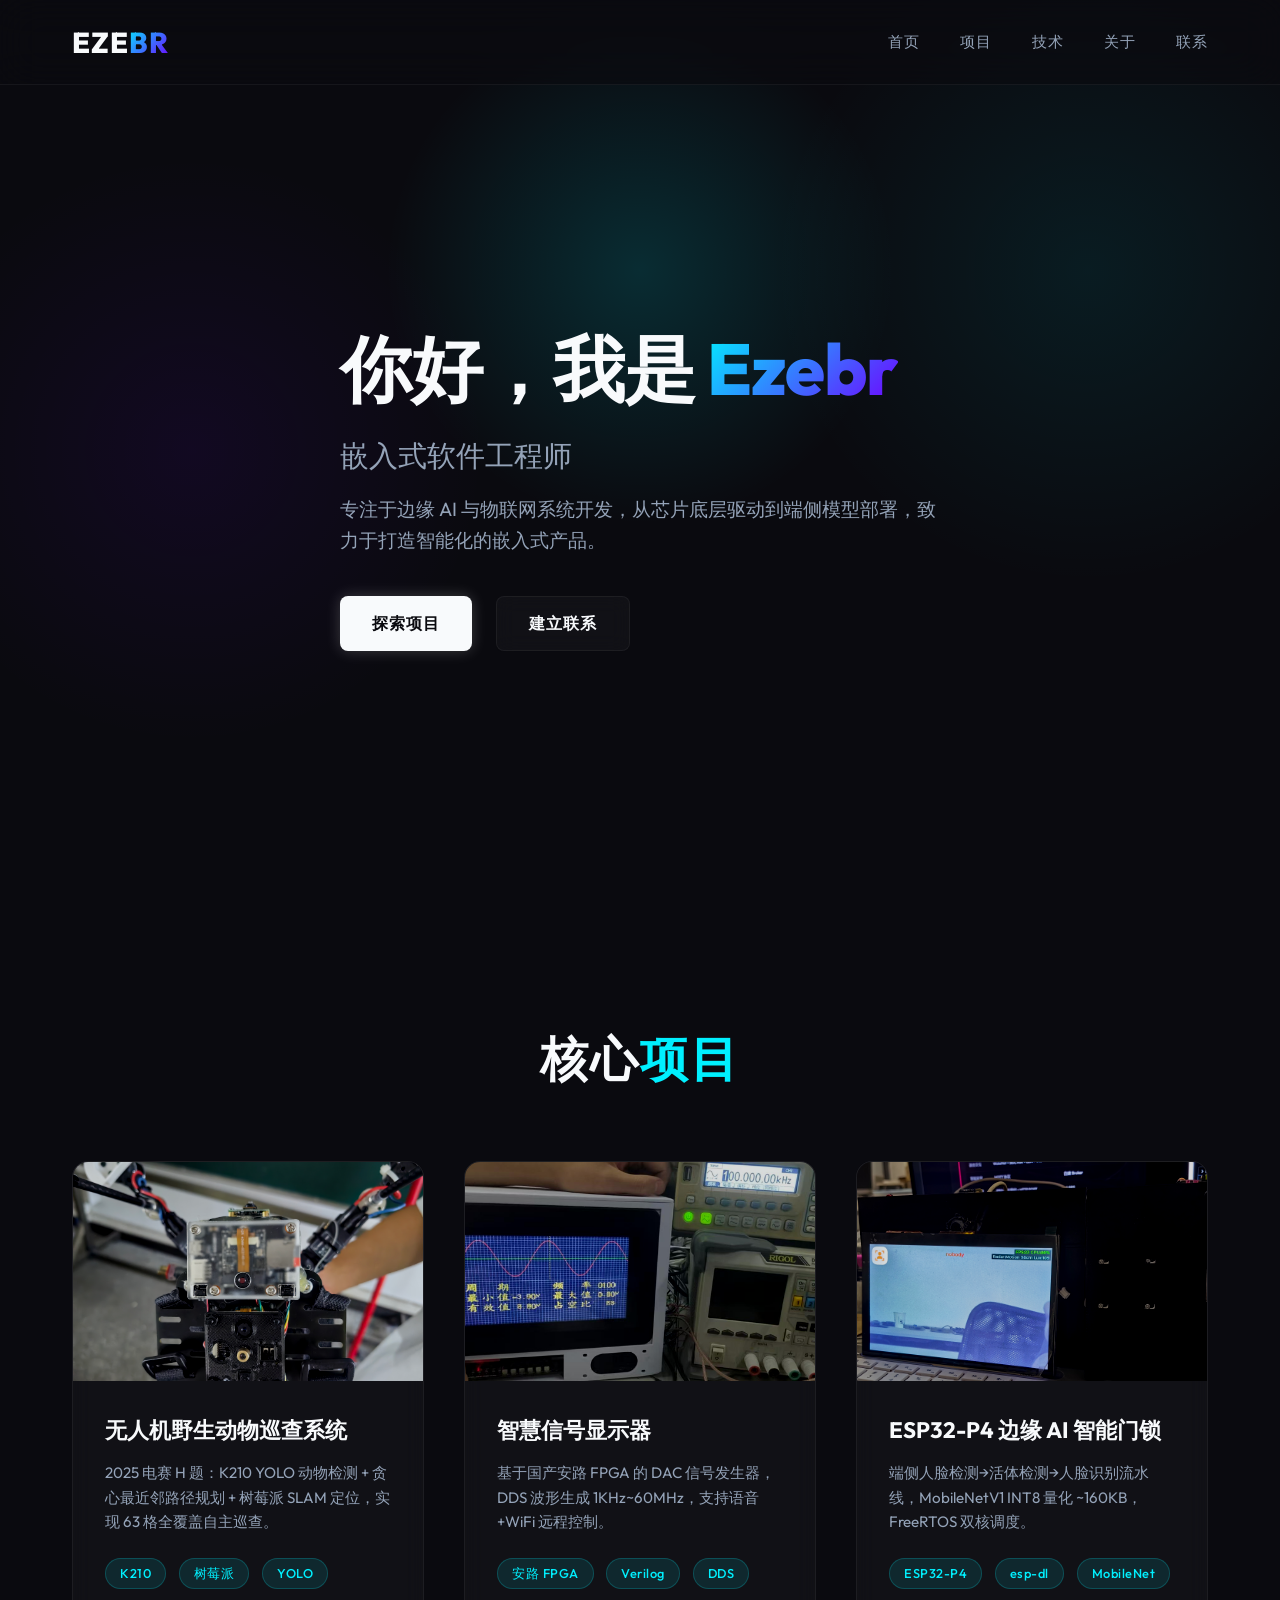
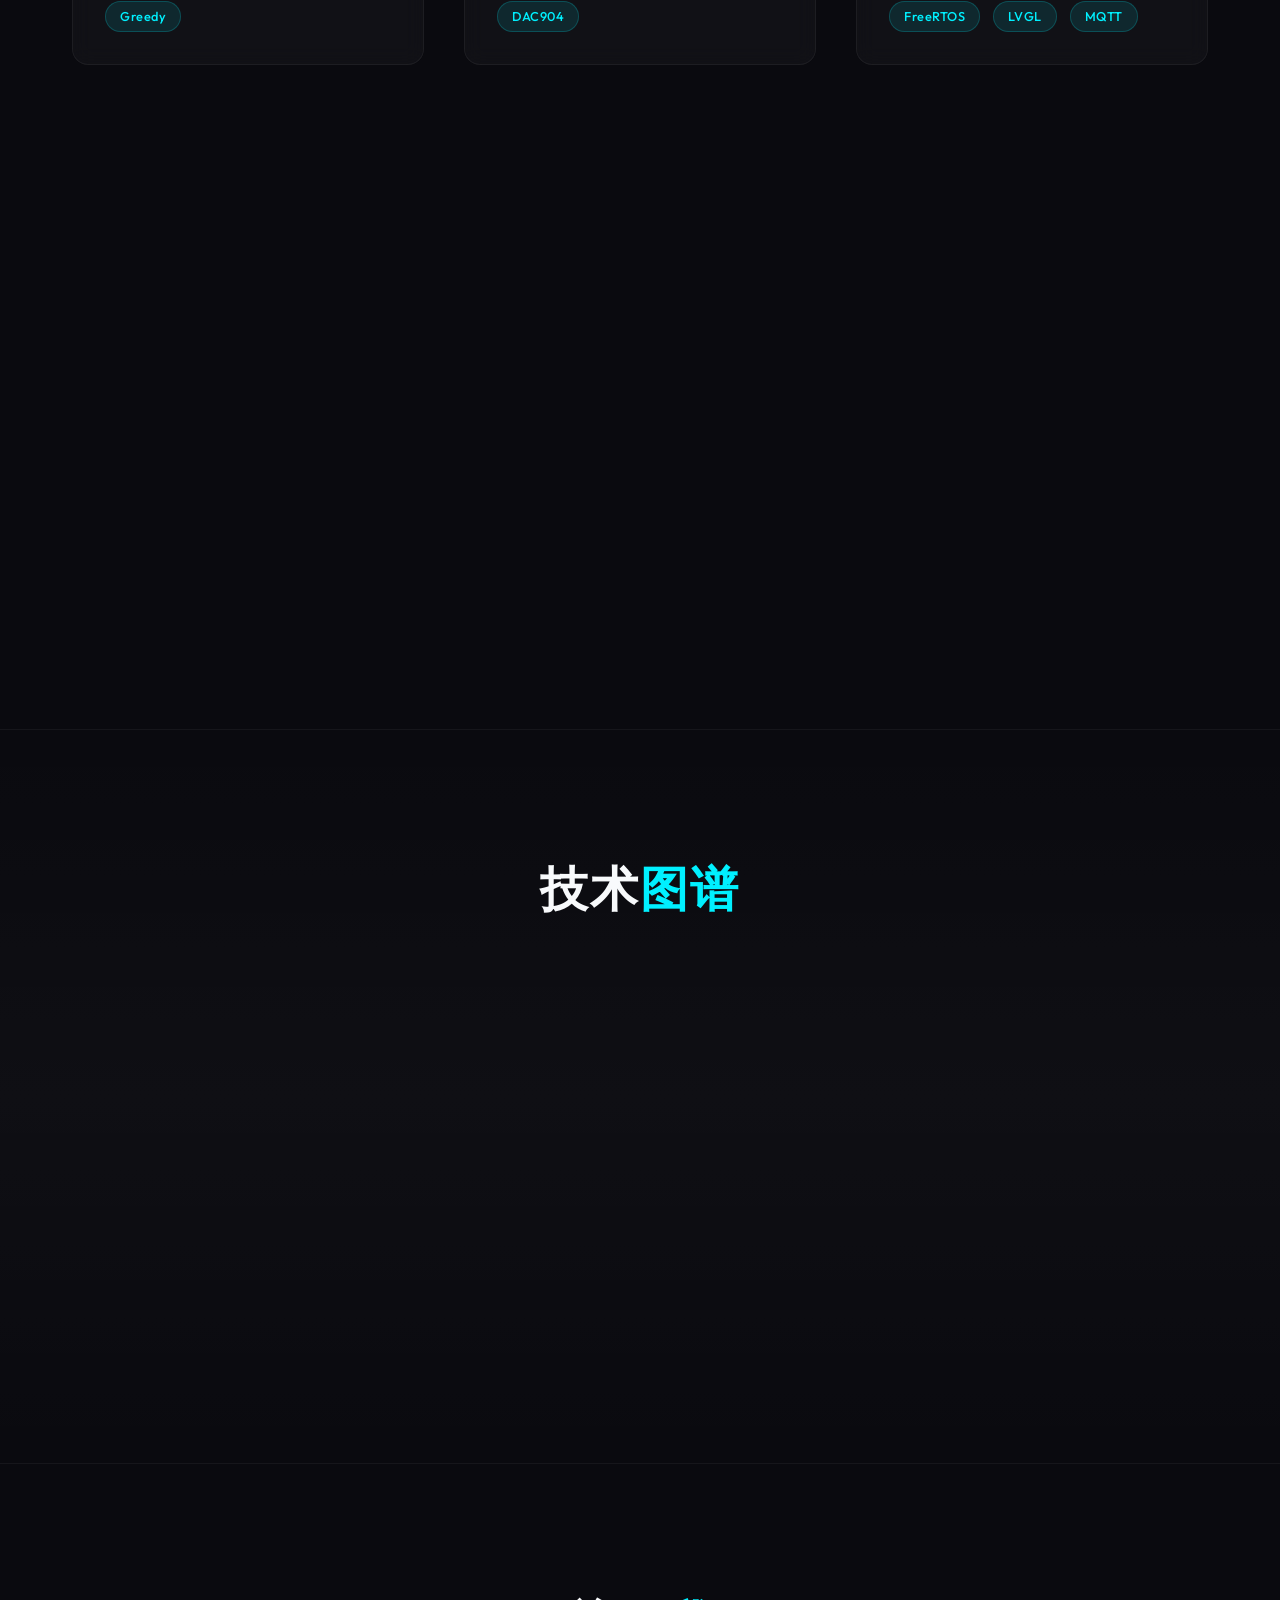
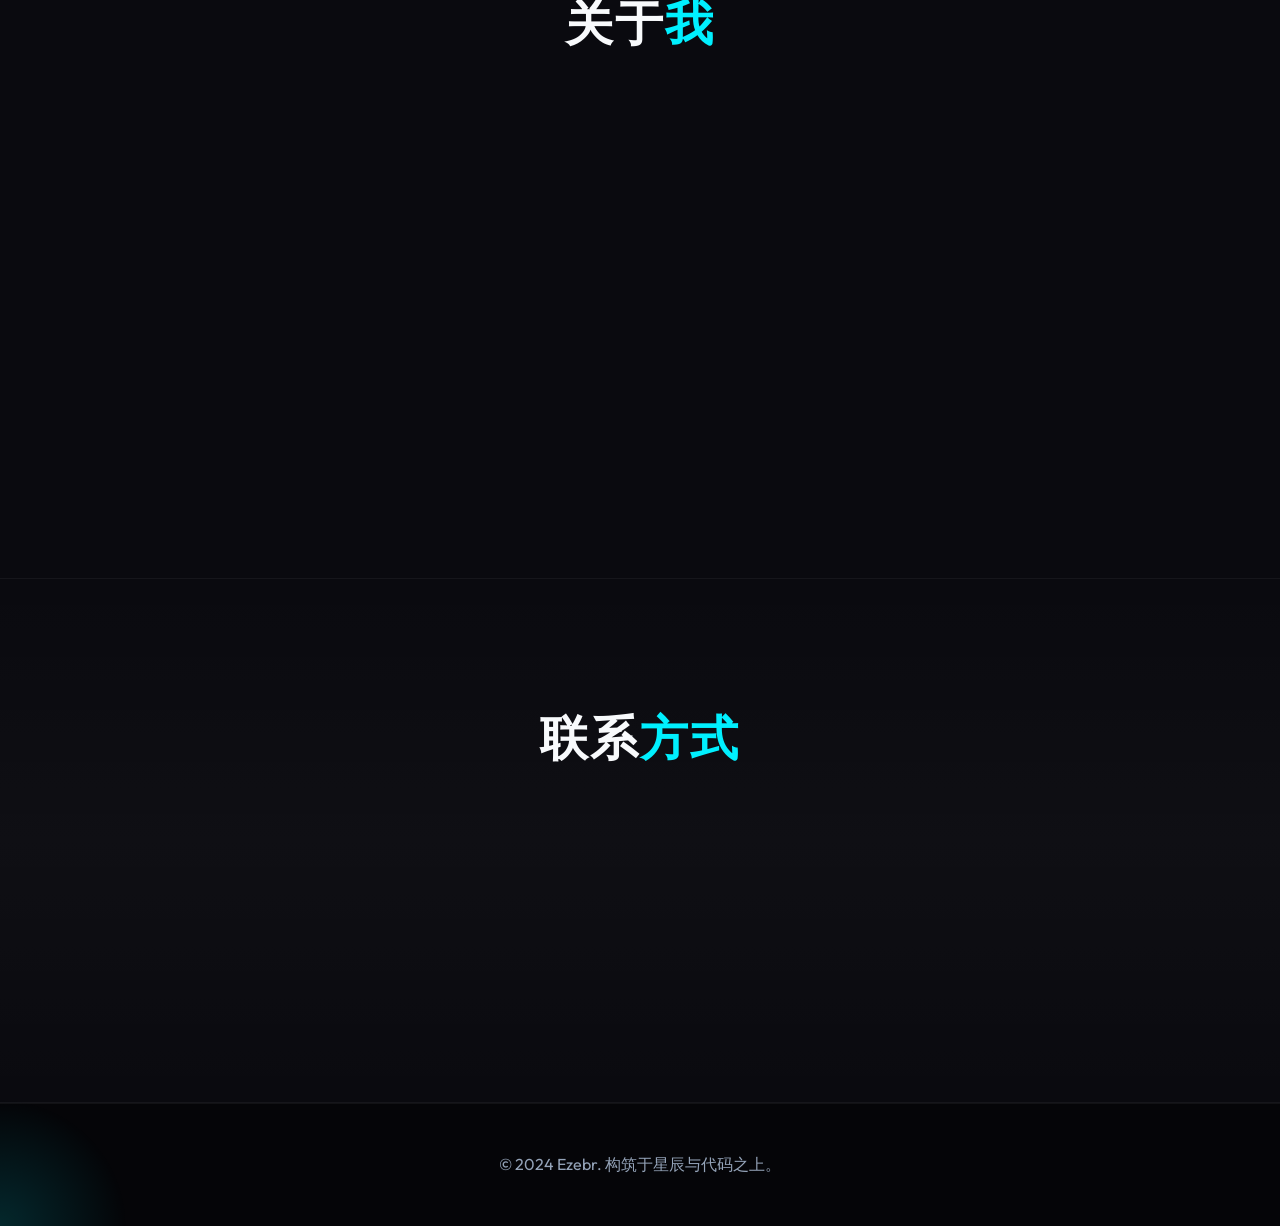
==== commit 015712bb: "Update hero section and add resume download" ====
--- a/index.html
+++ b/index.html
@@ -31,8 +31,8 @@
         <div class="container">
             <div class="hero-content">
                 <h1>你好，我是 <span class="highlight">Ezebr</span></h1>
-                <p class="subtitle">全栈开发者 / 架构师</p>
-                <p class="description">探索前沿科技，专注打造极具现代感与卓越性能的数字化体验。从后端架构到前端视觉，追求极致的工程美学。</p>
+                <p class="subtitle">嵌入式软件工程师</p>
+                <p class="description">专注于边缘 AI 与物联网系统开发，从芯片底层驱动到端侧模型部署，致力于打造智能化的嵌入式产品。</p>
                 <div class="hero-buttons">
                     <a href="#projects" class="btn btn-primary"><i class="ph ph-rocket-launch"></i> 探索项目</a>
                     <a href="#contact" class="btn btn-outline"><i class="ph ph-paper-plane-tilt"></i> 建立联系</a>
@@ -229,9 +229,9 @@
                     <i class="ph ph-github-logo" style="font-size: 48px; color: var(--primary);"></i>
                     <span>GitHub: Ezebr</span>
                 </a>
-                <a href="#" class="contact-item">
-                    <i class="ph ph-planet" style="font-size: 48px; color: var(--primary);"></i>
-                    <span>探索我的博客</span>
+                <a href="Materials/Resume3.0.pdf" download="Ezebr_Resume.pdf" class="contact-item">
+                    <i class="ph ph-file-pdf" style="font-size: 48px; color: var(--primary);"></i>
+                    <span>下载简历</span>
                 </a>
             </div>
         </div>
